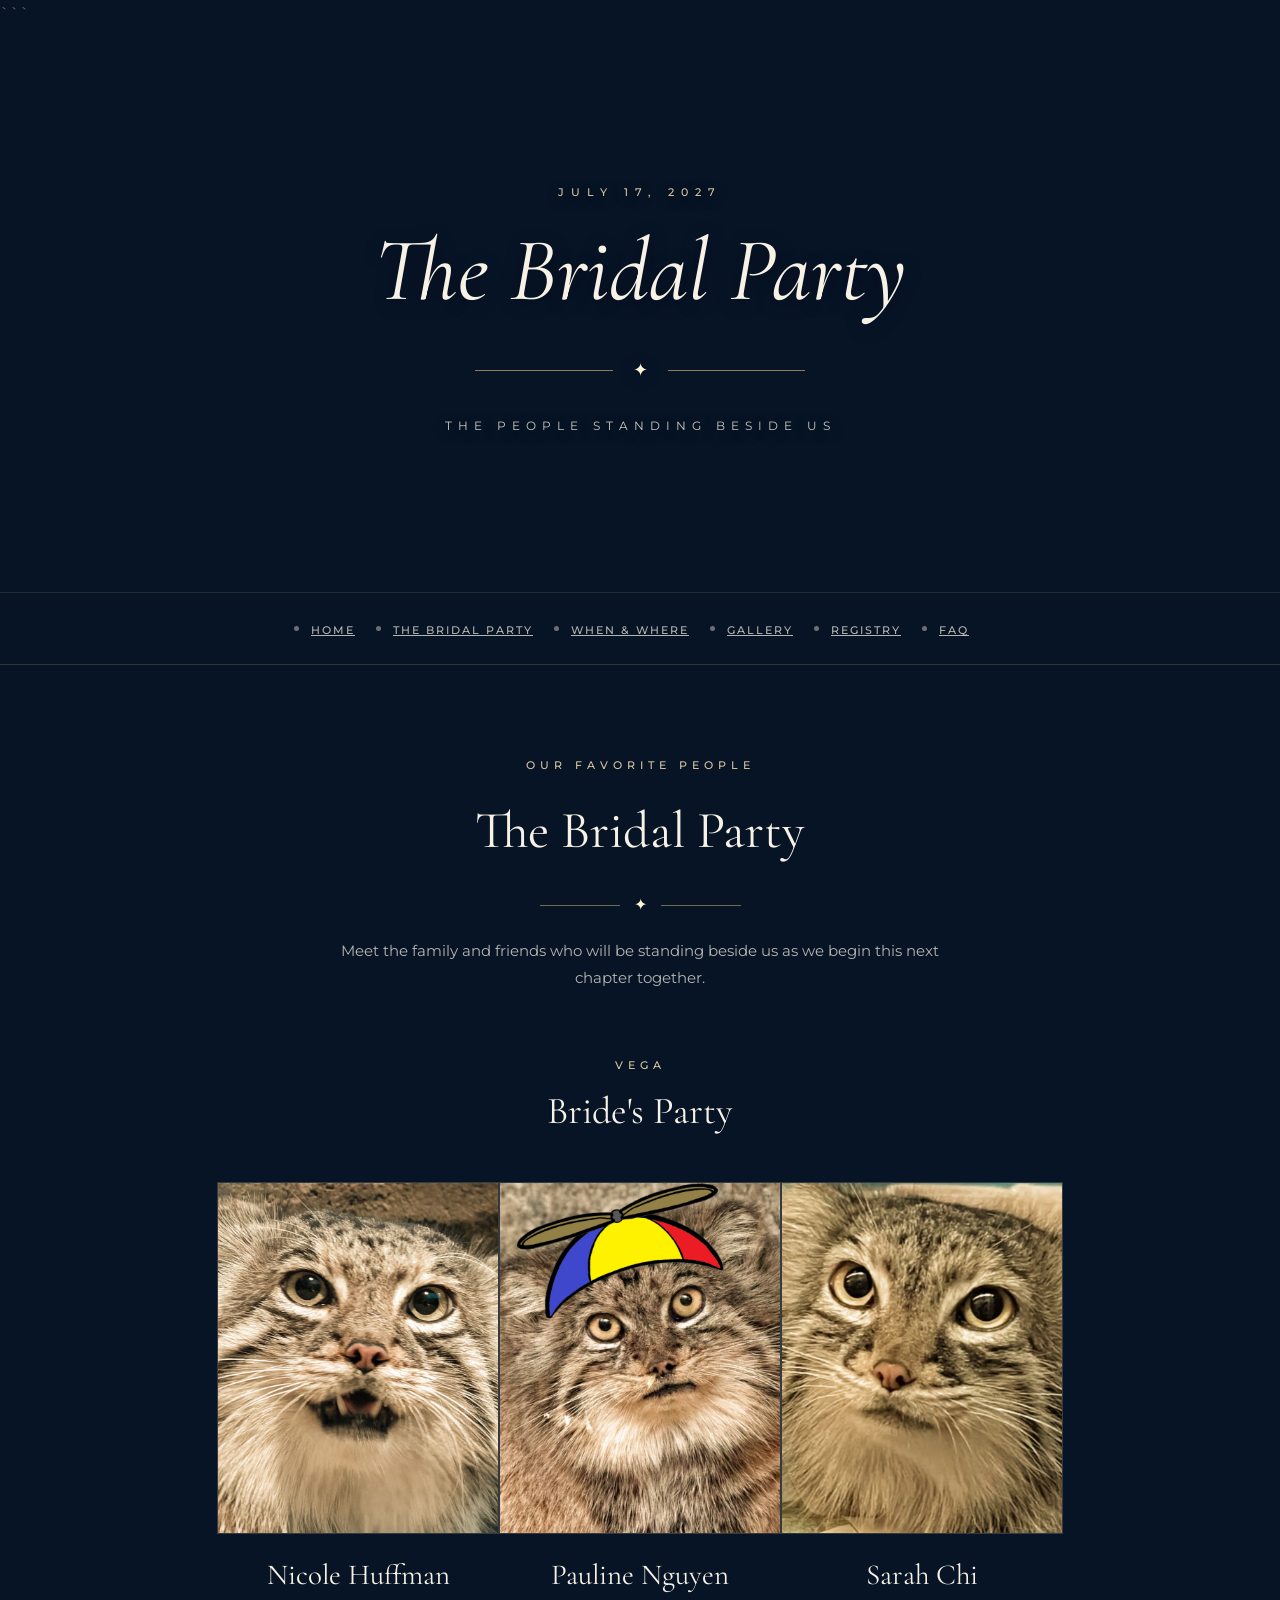
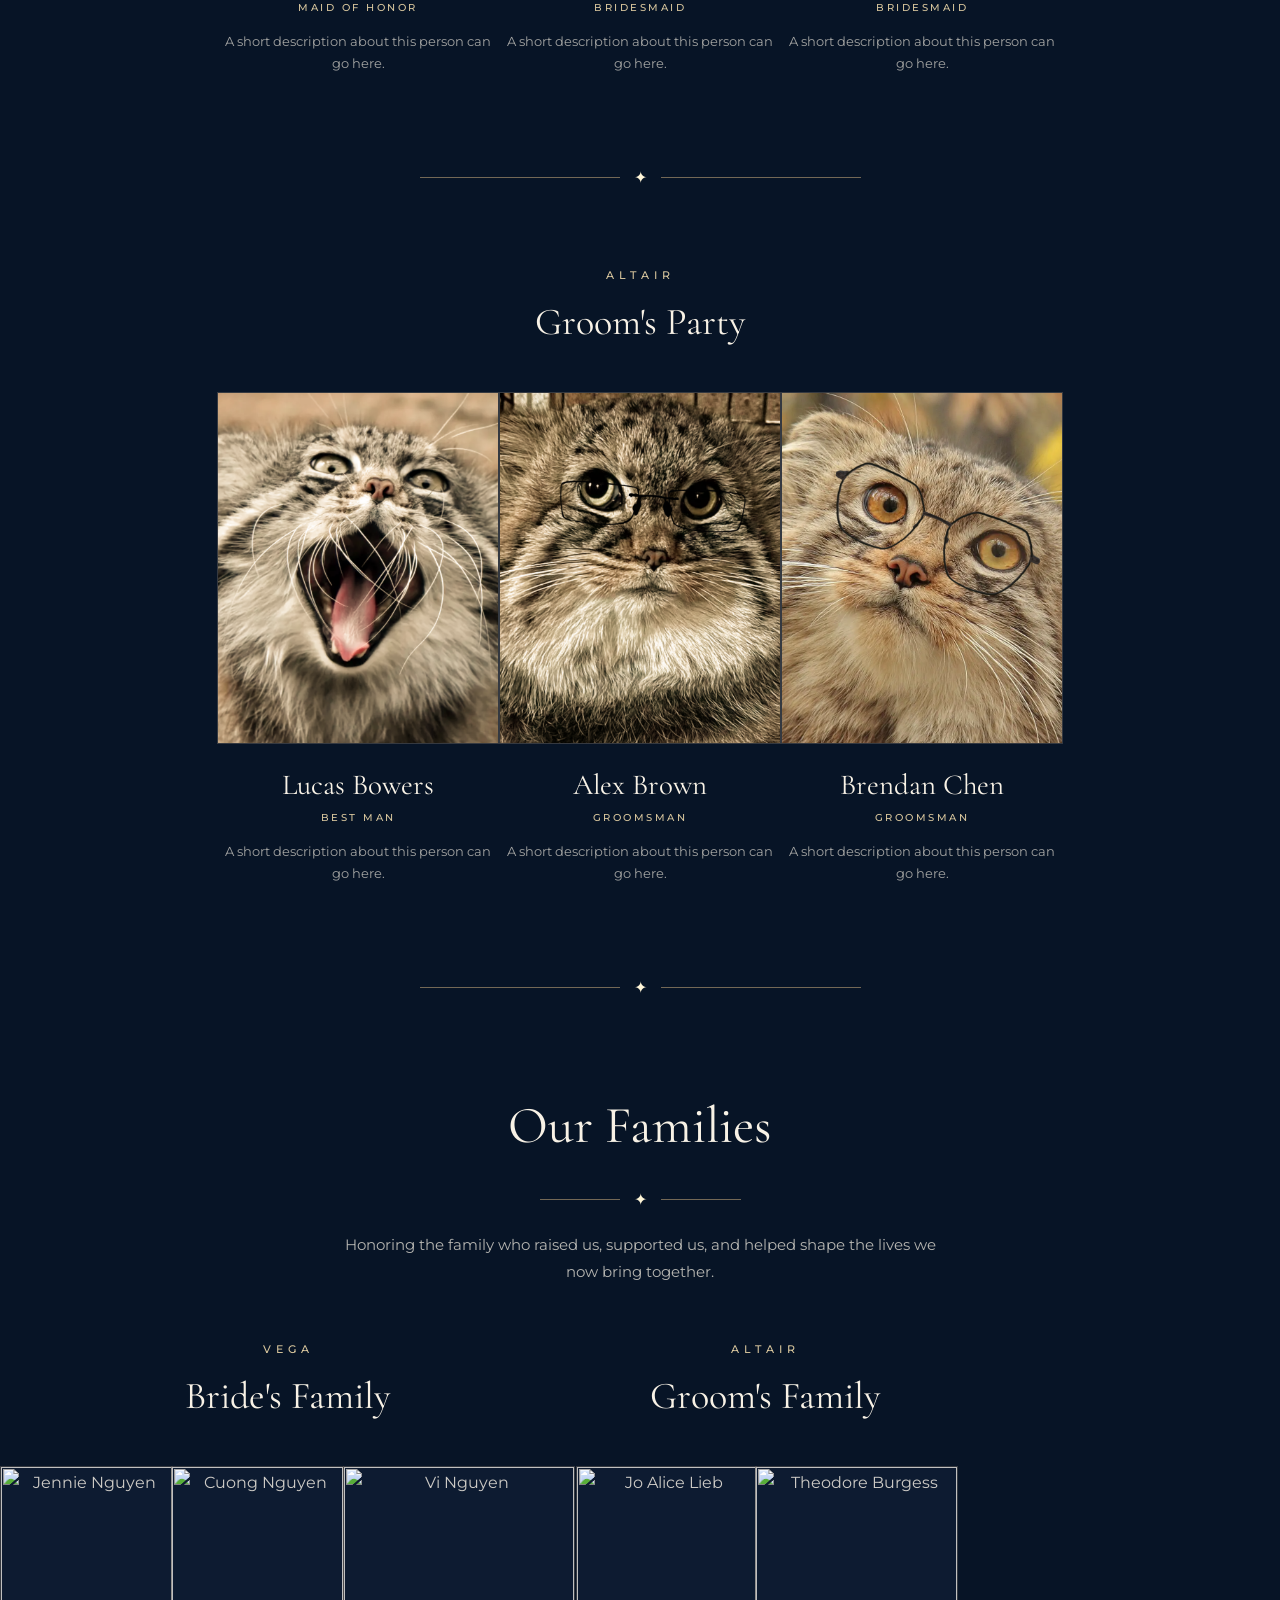
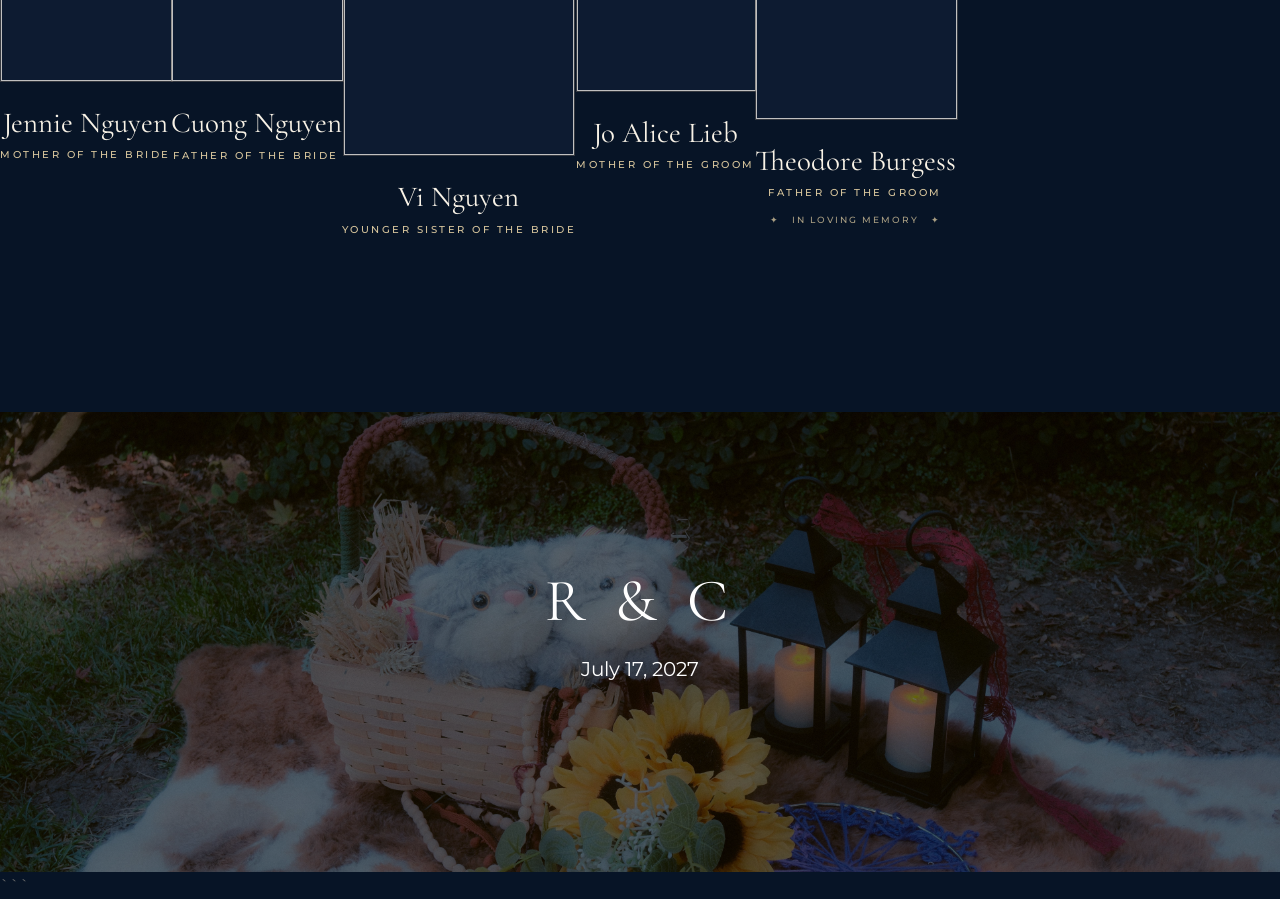
==== bridal-party/index.html @ 9359f19b "Update index.html" ====
```
<!DOCTYPE html>
<html class="no-js" lang="en">
<head>
    <meta charset="utf-8">
    <meta http-equiv="X-UA-Compatible" content="IE=edge">

    <title>Raymond &amp; Carolyn's Wedding | The Bridal Party</title>

    <meta name="viewport" content="width=device-width, initial-scale=1">
    <meta name="description" content="Meet the bridal party for Raymond and Carolyn's wedding.">

    <link rel="icon" type="image/png" href="/images/favicon.png?v=2">

    <link rel="preconnect" href="https://fonts.googleapis.com">
    <link rel="preconnect" href="https://fonts.gstatic.com" crossorigin>
    <link href="https://fonts.googleapis.com/css2?family=Cormorant+Garamond:ital,wght@0,400;0,600;0,700;1,400&family=Montserrat:wght@300;400;500;600&display=swap" rel="stylesheet">

    <link rel="stylesheet" href="/css/animate.css">
    <link rel="stylesheet" href="/css/icomoon.css">
    <link rel="stylesheet" href="/css/bootstrap.css">
    <link rel="stylesheet" href="/css/superfish.css">
    <link rel="stylesheet" href="/css/magnific-popup.css">
    <link rel="stylesheet" href="/css/style.css?v=7">

    <script src="/js/modernizr-2.6.2.min.js"></script>

    <!--[if lt IE 9]>
    <script src="/js/respond.min.js"></script>
    <![endif]-->
</head>

<body>

<div id="fh5co-wrapper">
<div id="fh5co-page">

    <!-- HERO -->
    <section class="subpage-hero bridal-party-hero">
        <div class="subpage-hero-overlay" aria-hidden="true"></div>

        <div class="subpage-hero-content">
            <p class="subpage-eyebrow">JULY 17, 2027</p>

            <h1>The Bridal Party</h1>

            <div class="subpage-divider" aria-hidden="true">
                <span></span>
                <b>✦</b>
                <span></span>
            </div>

            <p class="subpage-location">
                The people standing beside us
            </p>
        </div>
    </section>


    <!-- NAVIGATION -->
    <header id="fh5co-header-section" class="sticky-banner">
        <div class="container">
            <div class="nav-header">

                <a href="#" class="js-fh5co-nav-toggle fh5co-nav-toggle dark">
                    <i></i>
                </a>

                <nav id="fh5co-menu-wrap" aria-label="Main navigation">
                    <ul class="sf-menu" id="fh5co-primary-menu">

                        <li>
                            <a href="/">Home</a>
                        </li>

                        <li class="active">
                            <a href="/bridal-party/">The Bridal Party</a>
                        </li>

                        <li>
                            <a href="/when-where/">When &amp; Where</a>
                        </li>

                        <li>
                            <a href="/gallery/">Gallery</a>
                        </li>

                        <li>
                            <a href="/registry/">Registry</a>
                        </li>

                        <li>
                            <a href="/faq/">FAQ</a>
                        </li>

                    </ul>
                </nav>

            </div>
        </div>
    </header>


    <!-- BRIDAL PARTY -->
    <section id="bridal-party-page">
        <div class="container">

            <!-- INTRO -->
            <div class="bp-intro animate-box">

                <p class="bp-eyebrow">
                    OUR FAVORITE PEOPLE
                </p>

                <h2>The Bridal Party</h2>

                <div class="bp-heading-divider" aria-hidden="true">
                    <span></span>
                    <b>✦</b>
                    <span></span>
                </div>

                <p>
                    Meet the family and friends who will be standing beside
                    us as we begin this next chapter together.
                </p>

            </div>


            <!-- BRIDE'S PARTY -->
            <div class="bp-group">

                <div class="bp-group-heading animate-box">
                    <span>VEGA</span>
                    <h3>Bride's Party</h3>
                </div>

                <div class="row bp-grid">

                    <!-- NICOLE -->
                    <div class="col-md-4 col-sm-6">
                        <article class="bp-person animate-box">

                            <div class="bp-photo">
                                <img
                                    class="bp-photo-main"
src="/images/bridal-party/nicole.png"
                                    alt="Nicole Huffman"
                                >
                                <img class="bp-photo-hover"
                                     src="/images/bridal-party/nicole-hover.png"
                                     alt="" aria-hidden="true"
                                >
                            </div>

                            <h4>Nicole Huffman</h4>

                            <p class="bp-role">
                                MAID OF HONOR
                            </p>

                            <p class="bp-description">
                                A short description about this person can go here.
                            </p>

                        </article>
                    </div>


                    <!-- PAULINE -->
                    <div class="col-md-4 col-sm-6">
                        <article class="bp-person animate-box">

                            <div class="bp-photo">
                                <img
                                    class="bp-photo-main"
src="/images/bridal-party/pauline.png"
                                    alt="Pauline Nguyen"
                                >
                                <img class="bp-photo-hover"
                                     src="/images/bridal-party/pauline-hover.png"
                                     alt="" aria-hidden="true"
                                >
                            </div>

                            <h4>Pauline Nguyen</h4>

                            <p class="bp-role">
                                BRIDESMAID
                            </p>

                            <p class="bp-description">
                                A short description about this person can go here.
                            </p>

                        </article>
                    </div>


                    <!-- SARAH -->
                    <div class="col-md-4 col-sm-6">
                        <article class="bp-person animate-box">

                            <div class="bp-photo">
                                <img
                                    class="bp-photo-main"
src="/images/bridal-party/sarah.png"
                                    alt="Sarah Chi"
                                >
                                <img class="bp-photo-hover"
                                     src="/images/bridal-party/sarah-hover.png"
                                     alt="" aria-hidden="true"
                                >
                            </div>

                            <h4>Sarah Chi</h4>

                            <p class="bp-role">
                                BRIDESMAID
                            </p>

                            <p class="bp-description">
                                A short description about this person can go here.
                            </p>

                        </article>
                    </div>

                </div>
            </div>


            <div class="bp-section-divider" aria-hidden="true">
                <span></span>
                <b>✦</b>
                <span></span>
            </div>


            <!-- GROOM'S PARTY -->
            <div class="bp-group">

                <div class="bp-group-heading animate-box">
                    <span>ALTAIR</span>
                    <h3>Groom's Party</h3>
                </div>

                <div class="row bp-grid">

                    <!-- LUCAS -->
                    <div class="col-md-4 col-sm-6">
                        <article class="bp-person animate-box">

                            <div class="bp-photo">
                                <img
                                    class="bp-photo-main"
src="/images/bridal-party/lucas.png"
                                    alt="Lucas Bowers"
                                >
                                <img class="bp-photo-hover"
                                     src="/images/bridal-party/lucas-hover.png"
                                     alt="" aria-hidden="true"
                                >
                            </div>

                            <h4>Lucas Bowers</h4>

                            <p class="bp-role">
                                BEST MAN
                            </p>

                            <p class="bp-description">
                                A short description about this person can go here.
                            </p>

                        </article>
                    </div>


                    <!-- ALEX -->
                    <div class="col-md-4 col-sm-6">
                        <article class="bp-person animate-box">

                            <div class="bp-photo">
                                <img
                                    class="bp-photo-main"
src="/images/bridal-party/alex.png"
                                    alt="Alex Brown"
                                >
                                <img class="bp-photo-hover"
                                     src="/images/bridal-party/alex-hover.png"
                                     alt="" aria-hidden="true"
                                >
                            </div>

                            <h4>Alex Brown</h4>

                            <p class="bp-role">
                                GROOMSMAN
                            </p>

                            <p class="bp-description">
                                A short description about this person can go here.
                            </p>

                        </article>
                    </div>


                    <!-- BRENDAN -->
                    <div class="col-md-4 col-sm-6">
                        <article class="bp-person animate-box">

                            <div class="bp-photo">
                                <img
                                    class="bp-photo-main"
src="/images/bridal-party/brendan.png"
                                    alt="Brendan Chen"
                                >
                                <img class="bp-photo-hover"
                                     src="/images/bridal-party/brendan-hover.png"
                                     alt="" aria-hidden="true"
                                >
                            </div>

                            <h4>Brendan Chen</h4>

                            <p class="bp-role">
                                GROOMSMAN
                            </p>

                            <p class="bp-description">
                                A short description about this person can go here.
                            </p>

                        </article>
                    </div>

                </div>
            </div>


            <div class="bp-section-divider" aria-hidden="true">
                <span></span>
                <b>✦</b>
                <span></span>
            </div>


            <!-- FAMILIES -->
            <div class="bp-family-section">

                <div class="bp-intro animate-box">

                    <h2>Our Families</h2>

                    <div class="bp-heading-divider" aria-hidden="true">
                        <span></span>
                        <b>✦</b>
                        <span></span>
                    </div>

                    <p>
                        Honoring the family who raised us, supported us,
                        and helped shape the lives we now bring together.
                    </p>

                </div>


                <div class="row">

                    <!-- BRIDE'S FAMILY -->
                    <div class="col-md-6">

                        <div class="bp-group bp-family-group">

                            <div class="bp-group-heading animate-box">
                                <span>VEGA</span>
                                <h3>Bride's Family</h3>
                            </div>

                            <div class="row bp-grid">

                                <!-- MOTHER -->
                                <div class="col-sm-6">
                                    <article class="bp-person bp-family-person animate-box">

                                        <div class="bp-photo">
                                            <img
                                                src="/images/bridal-party-placeholder.jpg"
                                                alt="Jennie Nguyen"
                                            >
                                        </div>

                                        <h4>Jennie Nguyen</h4>

                                        <p class="bp-role">
                                            MOTHER OF THE BRIDE
                                        </p>

                                    </article>
                                </div>


                                <!-- FATHER -->
                                <div class="col-sm-6">
                                    <article class="bp-person bp-family-person animate-box">

                                        <div class="bp-photo">
                                            <img
                                                src="/images/bridal-party-placeholder.jpg"
                                                alt="Cuong Nguyen"
                                            >
                                        </div>

                                        <h4>Cuong Nguyen</h4>

                                        <p class="bp-role">
                                            FATHER OF THE BRIDE
                                        </p>

                                    </article>
                                </div>


                                <!-- SISTER -->
                                <div class="col-sm-6 col-sm-offset-3">
                                    <article class="bp-person bp-family-person animate-box">

                                        <div class="bp-photo">
                                            <img
                                                src="/images/bridal-party-placeholder.jpg"
                                                alt="Vi Nguyen"
                                            >
                                        </div>

                                        <h4>Vi Nguyen</h4>

                                        <p class="bp-role">
                                            YOUNGER SISTER OF THE BRIDE
                                        </p>

                                    </article>
                                </div>

                            </div>
                        </div>
                    </div>


                    <!-- GROOM'S FAMILY -->
                    <div class="col-md-6">

                        <div class="bp-group bp-family-group">

                            <div class="bp-group-heading animate-box">
                                <span>ALTAIR</span>
                                <h3>Groom's Family</h3>
                            </div>

                            <div class="row bp-grid">

                                <!-- MOTHER -->
                                <div class="col-sm-6">
                                    <article class="bp-person bp-family-person animate-box">

                                        <div class="bp-photo">
                                            <img
                                                src="/images/bridal-party-placeholder.jpg"
                                                alt="Jo Alice Lieb"
                                            >
                                        </div>

                                        <h4>Jo Alice Lieb</h4>

                                        <p class="bp-role">
                                            MOTHER OF THE GROOM
                                        </p>

                                    </article>
                                </div>


                                <!-- FATHER -->
                                <div class="col-sm-6">
                                    <article class="bp-person bp-family-person bp-memorial animate-box">

                                        <div class="bp-photo">
                                            <img
                                                src="/images/bridal-party-placeholder.jpg"
                                                alt="Theodore Burgess"
                                            >
                                        </div>

                                        <h4>Theodore Burgess</h4>

                                        <p class="bp-role">
                                            FATHER OF THE GROOM
                                        </p>

                                        <p class="bp-memorial-label">
                                            ✦ &nbsp; IN LOVING MEMORY &nbsp; ✦
                                        </p>

                                    </article>
                                </div>

                            </div>
                        </div>
                    </div>

                </div>
            </div>

        </div>
    </section>


    <!-- FOOTER -->
    <footer>
        <div id="footer">
            <div class="container">

                <div class="row">
                    <div class="col-md-12 text-center">

                        <h2>R &amp; C</h2>
                        <p>July 17, 2027</p>

                    </div>
                </div>

            </div>
        </div>
    </footer>

</div>
</div>


<!-- JAVASCRIPT -->
<script src="/js/jquery.min.js"></script>
<script src="/js/jquery.easing.1.3.js"></script>
<script src="/js/bootstrap.min.js"></script>
<script src="/js/jquery.waypoints.min.js"></script>
<script src="/js/jquery.stellar.min.js"></script>
<script src="/js/hoverIntent.js"></script>
<script src="/js/superfish.js"></script>
<script src="/js/jquery.magnific-popup.min.js"></script>
<script src="/js/magnific-popup-options.js"></script>
<script src="/js/sticky.js"></script>
<script src="/js/main.js"></script>

</body>
</html>
```
---- css/style.css ----
```
@font-face {
  font-family: 'icomoon';
  src: url("../fonts/icomoon/icomoon.eot?srf3rx");
  src: url("../fonts/icomoon/icomoon.eot?srf3rx#iefix") format("embedded-opentype"),
       url("../fonts/icomoon/icomoon.ttf?srf3rx") format("truetype"),
       url("../fonts/icomoon/icomoon.woff?srf3rx") format("woff"),
       url("../fonts/icomoon/icomoon.svg?srf3rx#icomoon") format("svg");
  font-weight: normal;
  font-style: normal;
}

:root {
  --navy: #071426;
  --midnight: #182845;
  --blue: #3E5A9A;
  --cornflower: #5F93E4;
  --ivory: #F5F2E9;
  --gold: #C2A679;
  --plum: #524566;
  --ink: #24324a;
}

html, body {
  margin: 0;
  padding: 0;
}

body {
  font-family: 'Montserrat', sans-serif;
  line-height: 1.7;
  font-size: 16px;
  background: #fff;
  color: #6f6f6f;
  overflow-x: hidden;
}

a {
  color: var(--blue);
  transition: .25s ease;
}

a:hover, a:focus {
  color: var(--midnight);
  text-decoration: none;
}

h1, h2, h3, h4, h5, h6 {
  font-family: 'Cormorant Garamond', serif;
  color: var(--ink);
}

p {
  font-family: 'Montserrat', sans-serif;
}

/* =========================================================
   HERO
   The CSS file lives in /css, so ../images/ is intentional.
   ========================================================= */

.wedding-hero {
  position: relative;
  width: 100%;
  height: 800px;
  overflow: hidden;
  background: var(--navy);
}

.wedding-hero-photo {
  position: absolute;
  inset: 0;
  background-image: url("../images/hat-kiss-zoom.png");
  background-size: 125%;
  background-position: center 40%;
  background-repeat: no-repeat;
  z-index: 0;
}

.wedding-hero-overlay {
  position: absolute;
  inset: 0;
  background: rgba(0, 0, 0, .22);
  z-index: 1;
}

.wedding-hero-content {
  position: absolute;
  z-index: 3;
  top: 51%;
  left: 50%;
  transform: translate(-50%, -50%);
  width: 92%;
  text-align: center;
  color: #fff;
  text-shadow: 0 3px 18px rgba(0,0,0,.55);
}

.wedding-hero-content h1 {
  margin: 0;
  color: #fff;
  font-size: clamp(54px, 7vw, 92px);
  font-weight: 400;
  font-style: italic;
  line-height: 1;
}

.wedding-hero-content h2 {
  margin: 20px 0 0;
  color: #fff;
  font-family: 'Montserrat', sans-serif;
  font-size: 18px;
  font-weight: 400;
  text-transform: uppercase;
  letter-spacing: 12px;
}

.wedding-hero-content p {
  margin: 25px 0 0;
  color: #fff;
  font-size: 13px;
  text-transform: uppercase;
  letter-spacing: 7px;
}

.wedding-hero-fade {
  position: absolute;
  z-index: 2;
  left: 0;
  right: 0;
  bottom: 0;
  height: 340px;
  pointer-events: none;
  background: linear-gradient(
    to bottom,
    rgba(7,20,38,0) 0%,
    rgba(7,20,38,.18) 20%,
    rgba(7,20,38,.65) 58%,
    var(--navy) 100%
  );
}

/* =========================================================
   VEGA + ALTAIR
   ========================================================= */

.celestial-divider {
  position: relative;
  margin-top: -1px;
  padding: 22px 30px 76px;
  overflow: hidden;
  text-align: center;
  color: #fff;
  background: transparent;
}

.celestial-stars {
  display: flex;
  align-items: center;
  justify-content: center;
  gap: 20px;
  max-width: 900px;
  margin: 0 auto;
}

.celestial-person {
  display: flex;
  align-items: center;
  gap: 18px;
  white-space: nowrap;
}

.star-name {
  font-family: 'Montserrat', sans-serif;
  color: rgba(255,255,255,.85);
  font-size: 11px;
  font-weight: 400;
  letter-spacing: 6px;
}

.celestial-star {
  display: inline-block;
  color: #fff6d8;
  line-height: 1;
  text-shadow:
    0 0 5px #fff,
    0 0 13px rgba(255,244,198,.95),
    0 0 28px rgba(255,244,198,.65);
}

.vega-star { font-size: 43px; }
.altair-star { font-size: 35px; }

.celestial-bridge {
  display: flex;
  flex: 1;
  align-items: center;
  max-width: 450px;
}

.bridge-line {
  flex: 1;
  height: 1px;
  background: linear-gradient(to right,
    rgba(255,255,255,.12),
    rgba(255,248,220,.75),
    rgba(255,255,255,.12));
}

.bridge-star {
  margin: 0 8px;
  color: #fff6d8;
  text-shadow: 0 0 8px #fff;
}

.celestial-date {
  margin: 30px 0 0;
  color: rgba(255,255,255,.7);
  font-size: 10px;
  text-transform: uppercase;
  letter-spacing: 6px;
}

/* =========================================================
   COUNTDOWN
   ========================================================= */

.starry-section {
  background: transparent;
  color: #fff;
}

#fh5co-countdown {
  padding: 55px 0;
}

#fh5co-countdown h1 {
  color: #fff;
  margin: 0 0 20px;
}

#fh5co-countdown .countdown {
  margin: 0;
  color: #fff;
  font-size: 46px;
}

#fh5co-countdown .countdown span {
  display: inline-block;
  margin: 0 22px;
}

#fh5co-countdown .countdown small {
  display: block;
  font-size: 13px;
  font-family: 'Montserrat', sans-serif;
}

/* =========================================================
   NAVIGATION / TEMPLATE JS HOOKS
   ========================================================= */

#fh5co-header-section {
  position: relative;
  z-index: 1022;
  width: 100%;
  background: rgba(255,255,255,.97);
  box-shadow: 0 1px 12px rgba(0,0,0,.06);
}

.stuck {
  position: fixed !important;
  top: 0 !important;
  left: 0;
  box-shadow: 0 2px 12px rgba(0,0,0,.08);
}

.nav-header {
  position: relative;
  float: left;
  width: 100%;
}

#fh5co-menu-wrap {
  position: relative;
  z-index: 2;
  display: block;
  float: right;
  margin-top: 10px;
}

.sf-menu {
  float: right;
  margin: 7px 0 0 !important;
}

.sf-menu a,
#fh5co-menu-wrap .sf-menu a {
  border: 0 !important;
  background: transparent !important;
  color: rgba(24,40,69,.72);
  font-family: 'Montserrat', sans-serif;
  font-size: 12px !important;
  font-weight: 500;
  letter-spacing: 1px;
  text-transform: uppercase;
}

.sf-menu a:hover,
.sf-menu a:focus,
.sf-menu li.active a {
  color: var(--blue) !important;
}

.sf-menu li,
.sf-menu li:hover,
.sf-menu li.sfHover {
  background: transparent;
}

/* Mobile menu icon */
.fh5co-nav-toggle {
  position: absolute;
  top: 0;
  right: 0;
  z-index: 9999;
  display: none;
  margin-top: 2em;
  cursor: pointer;
}

.fh5co-nav-toggle i,
.fh5co-nav-toggle i::before,
.fh5co-nav-toggle i::after {
  width: 30px;
  height: 2px;
  background: #111;
}

.fh5co-nav-toggle i {
  position: relative;
  display: inline-block;
}

.fh5co-nav-toggle i::before,
.fh5co-nav-toggle i::after {
  content: "";
  position: absolute;
  left: 0;
  transition: .2s;
}

.fh5co-nav-toggle i::before { top: -7px; }
.fh5co-nav-toggle i::after { bottom: -7px; }
.fh5co-nav-toggle.active i { background: transparent; }
.fh5co-nav-toggle.active i::before { top: 0; transform: rotate(45deg); }
.fh5co-nav-toggle.active i::after { bottom: 0; transform: rotate(-45deg); }

#offcanvas-menu {
  position: fixed;
  top: 0;
  bottom: 0;
  right: -240px;
  z-index: 99;
  display: none;
  width: 240px;
  padding: 20px;
  overflow-y: auto;
  background: #222;
}

#offcanvas-menu ul {
  padding: 0;
  margin: 0;
}

#offcanvas-menu li {
  margin: 0 0 10px;
  list-style: none;
}

#offcanvas-menu a {
  color: rgba(255,255,255,.65);
}

/* =========================================================
   STORY / COUPLE
   ========================================================= */

.fh5co-section-gray {
  background: var(--ivory);
}

#fh5co-couple {
  padding: 70px 0 90px;
}

.story-intro {
  max-width: 700px;
  margin: 0 auto 55px;
  text-align: center;
}

.story-intro h2 {
  margin: 0;
  color: var(--midnight);
  font-size: 58px;
  font-weight: 400;
  font-style: italic;
}

.story-heading-divider {
  display: flex;
  align-items: center;
  justify-content: center;
  gap: 14px;
  max-width: 250px;
  margin: 16px auto;
}

.story-heading-divider span {
  width: 80px;
  height: 1px;
  background: var(--gold);
}

.story-heading-divider b {
  color: var(--midnight);
  font-weight: 400;
}

.story-intro h3 {
  margin: 0;
  color: var(--midnight);
  font-family: 'Montserrat', sans-serif;
  font-size: 11px;
  font-weight: 500;
  text-transform: uppercase;
  letter-spacing: 6px;
}

.story-intro p {
  max-width: 600px;
  margin: 18px auto 0;
  color: #69645d;
}

.couple-cats {
  display: flex;
  align-items: center;
  justify-content: center;
  flex-wrap: wrap;
}

.cat-side { padding: 0; }
.cat-left { text-align: right; }
.cat-right { text-align: left; }

#fh5co-couple .cat-side img {
  display: inline-block;
  max-width: 90%;
  height: auto;
  margin-bottom: 20px;
  border-radius: 50%;
}

.cat-heart {
  display: flex;
  align-items: center;
  justify-content: center;
  padding: 0;
}

.cat-heart svg {
  width: 55px;
  height: 55px;
  fill: var(--plum);
}

.heading-section {
  padding-bottom: 1em;
  margin-bottom: 2.2em;
}

.heading-section h2 {
  color: var(--blue);
  font-size: 50px;
  font-weight: 400;
}

.heading-section p {
  font-size: 17px;
}

/* =========================================================
   WEDDING COLORS
   ========================================================= */

#fh5co-colors {
  padding: 75px 0;
  background: #fff;
}

.colors-title {
  padding: 20px 0;
  margin: 0 0 15px;
  color: var(--midnight);
  font-size: 52px;
  font-style: italic;
  font-weight: 400;
}

.palette {
  display: flex;
  gap: 24px;
  justify-content: center;
  flex-wrap: wrap;
  margin-bottom: 15px;
}

.color-item {
  display: flex;
  align-items: center;
  justify-content: center;
  transition: transform .3s ease;
}

.color-item:hover {
  transform: translateY(-5px);
}

.color-circle {
  width: 80px;
  height: 80px;
  border-radius: 50%;
  box-shadow: 0 6px 20px rgba(0,0,0,.15);
}

.c1 { background: #3E5A9A; }
.c2 { background: #C2A679; }
.c3 { background: #182845; }
.c4 { background: #F5F2E9; border: 1px solid #ded8ca; }
.c5 { background: #5F93E4; }
.c6 { background: #524566; }

/* =========================================================
   REGISTRY
   ========================================================= */

#fh5co-gift-registry {
  padding: 0;
}

.starry-bg {
  padding: 75px 0;
}

.registry-copy h2,
.registry-options h2 {
  color: #fff;
}

.registry-copy h2 {
  font-size: 50px;
}

.registry-copy p,
.registry-options p {
  color: #fff;
}

.qr-frame {
  margin: 0 50px;
  padding: 10px;
  background: #fff;
}

.qr-frame img {
  width: 100%;
}

.registry-cat {
  display: block;
  width: 150px;
  height: 150px;
  object-fit: contain;
  margin: 0 auto;
}

/* =========================================================
   FOOTER
   ========================================================= */

#footer {
  position: relative;
  min-height: 300px;
  padding: 80px 0;
  color: #fff;
  background-image: url("../images/footer.jpg");
  background-size: cover;
  background-position: center;
  background-repeat: no-repeat;
}

#footer::before {
  content: "";
  position: absolute;
  inset: 0;
  background: rgba(0,0,0,.58);
}

#footer > * {
  position: relative;
  z-index: 1;
}

#footer h2 {
  margin: 0 0 10px;
  color: #fff;
  font-size: 60px;
}

#footer p {
  color: #fff;
}

/* Existing template animation hook */
.js .animate-box {
  opacity: 0;
}

#fh5co-wrapper {
  position: relative;
  overflow-x: hidden;
}

/*
#fh5co-page {
  position: relative;
  transition: .5s;
}*/
#fh5co-page {
  position: relative;
  transition: .5s;

  /* Continuous gradual starry-blue background */
  background-color: #071426;
  background-image: url("../images/starry-bg.png");
  background-repeat: repeat-y;
  background-position: top center;
  background-size: 100% auto;
}

.fh5co-offcanvas #fh5co-page {
  transform: translateX(-240px);
}

/* =========================================================
   RESPONSIVE
   ========================================================= */

@media screen and (max-width: 768px) {
  .wedding-hero {
    height: 700px;
  }

  .wedding-hero-photo {
    background-size: cover;
    background-position: center center;
  }

  .wedding-hero-content {
    top: 49%;
  }

  .wedding-hero-content h1 {
    font-size: 46px;
  }

  .wedding-hero-content h2 {
    font-size: 14px;
    letter-spacing: 7px;
  }

  .wedding-hero-content p {
    font-size: 10px;
    letter-spacing: 4px;
  }

  .wedding-hero-fade {
    height: 300px;
  }

  .celestial-divider {
    padding: 10px 14px 55px;
  }

  .celestial-stars {
    gap: 8px;
  }

  .celestial-person {
    gap: 7px;
  }

  .star-name {
    font-size: 8px;
    letter-spacing: 2px;
  }

  .vega-star { font-size: 29px; }
  .altair-star { font-size: 25px; }

  .celestial-date {
    margin-top: 24px;
    font-size: 9px;
    letter-spacing: 4px;
  }

  #fh5co-menu-wrap {
    display: none;
  }

  .fh5co-nav-toggle {
    display: block;
  }

  #offcanvas-menu {
    display: block;
  }

  #fh5co-countdown .countdown {
    font-size: 30px;
  }

  #fh5co-countdown .countdown span {
    margin: 0 7px;
  }

  #fh5co-couple {
    padding: 55px 0 65px;
  }

  .story-intro h2,
  .colors-title {
    font-size: 43px;
  }

  .story-intro h3 {
    font-size: 9px;
    letter-spacing: 4px;
  }

  .heading-section h2,
  .registry-copy h2 {
    font-size: 40px;
  }

  .qr-frame {
    max-width: 260px;
    margin: 0 auto;
  }

  .registry-options > div {
    margin-bottom: 45px;
  }
}

@media screen and (max-width: 480px) {
  .wedding-hero {
    height: 620px;
  }

  .wedding-hero-content h1 {
    font-size: 39px;
  }

  .celestial-bridge {
    min-width: 45px;
  }

  .story-intro {
    padding: 0 12px;
  }

  .color-circle {
    width: 62px;
    height: 62px;
  }

  .palette {
    gap: 16px;
  }
}

/* =========================================================
   2026 CELESTIAL THEME — FINAL OVERRIDES
   Keep this section at the end of the file.
   ========================================================= */

html,
body,
#fh5co-wrapper,
#fh5co-page {
  background: #071426;
}

/* Homepage section backgrounds */
.celestial-divider {
  background-color: #071426;
  background-image: url("../images/starry-bg.png");
  background-size: cover;
  background-position: center top;
  background-repeat: no-repeat;
}

.starry-section {
  background-color: #071426;
  background-image: url("../images/countdown-bg.png");
  background-size: cover;
  background-position: center top;
  background-repeat: no-repeat;
  color: #fff;
}

.fh5co-section-gray,
#fh5co-couple {
  background: #071426;
}

#fh5co-couple {
  color: rgba(248,242,230,.82);
}

.story-intro h2,
.heading-section h2,
.colors-title {
  color: #f8f2e6;
}

.story-intro h3 {
  color: #d8c69d;
}

.story-intro p,
.heading-section p,
#fh5co-couple p,
#fh5co-colors p {
  color: rgba(248,242,230,.80);
}

#fh5co-couple strong {
  color: #fff6d8;
}

#fh5co-couple a,
#fh5co-colors a {
  color: #d8c69d;
}

#fh5co-couple a:hover,
#fh5co-colors a:hover {
  color: #fff6d8;
}

.story-heading-divider span {
  background: rgba(194,166,121,.78);
}

.story-heading-divider b {
  color: #fff6d8;
}

#fh5co-colors {
  background: #071426;
}

/* Homepage registry keeps its own later-stage sky */
#fh5co-gift-registry {
  padding: 0;
  background-color: #071426;
  background-image: url("../images/registry-bg.png");
  background-size: cover;
  background-position: center top;
  background-repeat: no-repeat;
}

#fh5co-gift-registry .starry-bg {
  padding: 75px 0;
  background: transparent;
}

.registry-copy h2,
.registry-options h2 {
  color: #f8f2e6;
}

.registry-copy p,
.registry-options p {
  color: rgba(248,242,230,.80);
}

/* Navigation */
#fh5co-header-section {
  position: relative;
  z-index: 1022;
  width: 100%;
  background: #071426;
  border-top: 1px solid rgba(194,166,121,.16);
  border-bottom: 1px solid rgba(194,166,121,.22);
  box-shadow: none;
}

.nav-header {
  position: relative;
  width: 100%;
  float: none;
  text-align: center;
}

#fh5co-menu-wrap {
  position: relative;
  z-index: 2;
  display: inline-block;
  float: none;
  margin: 0;
}

.sf-menu {
  float: none;
  display: inline-flex;
  align-items: center;
  justify-content: center;
  gap: 38px;
  margin: 0 !important;
  padding: 22px 0 !important;
}

.sf-menu li,
.sf-menu li:hover,
.sf-menu li.sfHover {
  float: none;
  background: transparent !important;
}

.sf-menu a,
#fh5co-menu-wrap .sf-menu a {
  padding: 0 !important;
  border: 0 !important;
  background: transparent !important;
  color: rgba(248,242,230,.72) !important;
  font-family: 'Montserrat', sans-serif;
  font-size: 11px !important;
  font-weight: 500;
  letter-spacing: 2px;
  text-transform: uppercase;
}

.sf-menu a:hover,
.sf-menu a:focus,
.sf-menu li.active a {
  color: #fff6d8 !important;
}

#fh5co-header-section.stuck,
.stuck {
  position: fixed !important;
  top: 0 !important;
  left: 0;
  right: 0;
  background: rgba(7,20,38,.88) !important;
  backdrop-filter: blur(12px);
  -webkit-backdrop-filter: blur(12px);
  border-bottom: 1px solid rgba(194,166,121,.18);
  box-shadow: 0 8px 30px rgba(0,0,0,.16);
}

/* Prevent the JS-generated mobile nav from appearing as a giant desktop list. */
#offcanvas-menu {
  display: none;
  background: #071426;
  border-left: 1px solid rgba(194,166,121,.2);
}

#offcanvas-menu ul {
  margin: 0;
  padding: 0;
}

#offcanvas-menu li {
  margin: 0;
  padding: 0;
  list-style: none;
}

#offcanvas-menu a {
  display: block;
  padding: 10px 0;
  color: rgba(248,242,230,.8);
}

/* =========================================================
   SHARED SECONDARY-PAGE HERO
   Change only the page-specific background URL later.
   ========================================================= */

.subpage-hero {
  position: relative;
  min-height: 565px;
  display: flex;
  align-items: center;
  justify-content: center;
  overflow: hidden;
  background-color: #071426;
  background-size: cover;
  background-position: center;
  background-repeat: no-repeat;
  text-align: center;
}

.subpage-hero-overlay {
  position: absolute;
  inset: 0;
  z-index: 1;
  background: linear-gradient(
    to bottom,
    rgba(7,20,38,.24),
    rgba(7,20,38,.52)
  );
}

.subpage-hero-content {
  position: relative;
  z-index: 2;
  width: 92%;
  max-width: 1000px;
  padding: 60px 20px;
  color: #fff;
  text-shadow: 0 3px 18px rgba(0,0,0,.40);
}

.subpage-eyebrow {
  margin: 0 0 24px;
  color: #d8c69d;
  font-family: 'Montserrat', sans-serif;
  font-size: 11px;
  font-weight: 500;
  letter-spacing: 7px;
  text-transform: uppercase;
}

.subpage-hero-content h1 {
  margin: 0;
  color: #f8f2e6;
  font-size: clamp(60px, 7vw, 96px);
  font-weight: 400;
  font-style: italic;
  line-height: 1;
}

.subpage-divider {
  display: flex;
  align-items: center;
  justify-content: center;
  gap: 20px;
  width: min(330px, 70vw);
  margin: 40px auto 30px;
}

.subpage-divider span {
  flex: 1;
  height: 1px;
  background: rgba(194,166,121,.72);
}

.subpage-divider b {
  color: #fff6d8;
  font-size: 18px;
  font-weight: 400;
}

.subpage-location {
  margin: 0;
  color: rgba(248,242,230,.82);
  font-family: 'Montserrat', sans-serif;
  font-size: 12px;
  font-weight: 400;
  letter-spacing: 6px;
  text-transform: uppercase;
}

/* Temporary hero images. Swap these URLs independently later. */
.when-where-hero {
  background-image: url("/images/into-the-garden.png");
}

.registry-hero {
  background-image: url("/images/ring-closeup.png");
}

.bridal-party-hero {
  background-image: url("/images/first-meeting.png");
}

.gallery-hero {
  background-image: url("/images/garden-run.png");
}

.faq-hero {
  background-image: url("/images/veil-of-vega.png");
}

/* =========================================================
   WHEN & WHERE
   ========================================================= */

#when-where-page {
  background: #071426;
  color: rgba(248,242,230,.78);
}

.ww-section {
  padding: 90px 0;
}

.ww-heading {
  max-width: 760px;
  margin: 0 auto 55px;
  text-align: center;
}

.ww-kicker {
  margin: 0 0 12px;
  color: #d8c69d;
  font-family: 'Montserrat', sans-serif;
  font-size: 10px;
  font-weight: 500;
  letter-spacing: 5px;
  text-transform: uppercase;
}

.ww-heading h2,
.ww-between-inner h2 {
  margin: 0;
  color: #f8f2e6;
  font-size: 52px;
  font-weight: 400;
  font-style: italic;
  line-height: 1.1;
}

.ww-heading > p:not(.ww-kicker),
.ww-between-inner > p:not(.ww-kicker) {
  max-width: 650px;
  margin: 0 auto;
  color: rgba(248,242,230,.72);
  font-size: 14px;
  line-height: 1.9;
}

.ww-heading-divider {
  display: flex;
  align-items: center;
  justify-content: center;
  gap: 14px;
  width: 250px;
  margin: 20px auto 24px;
}

.ww-heading-divider span {
  width: 80px;
  height: 1px;
  background: rgba(194,166,121,.68);
}

.ww-heading-divider b {
  color: #fff6d8;
  font-weight: 400;
}

.ww-event-row {
  display: flex;
  flex-wrap: wrap;
}

.ww-event-row > div {
  display: flex;
  margin-bottom: 30px;
}

.ww-event-card {
  width: 100%;
  overflow: hidden;
  border: 1px solid rgba(194,166,121,.22);
  background: rgba(17,34,58,.72);
  box-shadow: 0 20px 60px rgba(0,0,0,.16);
}

.ww-event-photo {
  height: 310px;
  background-size: cover;
  background-position: center;
  background-repeat: no-repeat;
}

.ww-event-content {
  padding: 38px 42px 42px;
  text-align: center;
}

.ww-event-label,
.ww-hotel-label,
.ww-airport-label {
  margin: 0 0 12px;
  color: #d8c69d;
  font-family: 'Montserrat', sans-serif;
  font-size: 9px;
  font-weight: 500;
  letter-spacing: 4px;
  text-transform: uppercase;
}

.ww-event-content h3 {
  margin: 0;
  color: #f8f2e6;
  font-size: 34px;
  font-weight: 500;
}

.ww-event-time {
  margin: 10px 0 0;
  color: #d8c69d;
  font-family: 'Montserrat', sans-serif;
  font-size: 12px;
  letter-spacing: 1px;
}

.ww-small-divider {
  width: 45px;
  height: 1px;
  margin: 23px auto;
  background: rgba(194,166,121,.55);
}

.ww-event-content p {
  color: rgba(248,242,230,.72);
}

.ww-address {
  margin: 24px 0 10px;
  color: #f8f2e6 !important;
  font-size: 13px;
  line-height: 1.7;
}

.ww-detail {
  margin: 0;
  color: rgba(248,242,230,.58) !important;
  font-size: 12px;
}

.ww-venue-link {
  margin: 20px 0 22px;
}

.ww-venue-link a {
  color: #d8c69d;
  font-family: 'Montserrat', sans-serif;
  font-size: 10px;
  font-weight: 500;
  letter-spacing: 2px;
  text-transform: uppercase;
  border-bottom: 1px solid rgba(216,198,157,.45);
  padding-bottom: 4px;
}

.ww-venue-link a:hover {
  color: #fff6d8;
  border-color: #fff6d8;
}

.ww-button {
  display: inline-block;
  margin-top: 28px;
  padding: 13px 25px;
  border: 1px solid rgba(194,166,121,.62);
  color: #f8f2e6 !important;
  background: transparent;
  font-family: 'Montserrat', sans-serif;
  font-size: 9px;
  font-weight: 500;
  letter-spacing: 2px;
  text-transform: uppercase;
}

.ww-button:hover,
.ww-button:focus {
  background: #d8c69d;
  border-color: #d8c69d;
  color: #071426 !important;
}

.ww-between {
  padding: 72px 0;
  border-top: 1px solid rgba(194,166,121,.12);
  border-bottom: 1px solid rgba(194,166,121,.12);
  background: rgba(24,40,69,.34);
}

.ww-between-inner {
  max-width: 760px;
  margin: 0 auto;
  text-align: center;
}

.ww-airport {
  display: flex;
  align-items: center;
  gap: 30px;
  max-width: 760px;
  margin: 0 auto 45px;
  padding: 28px 35px;
  border: 1px solid rgba(194,166,121,.20);
  background: rgba(24,40,69,.38);
}

.ww-airport-code {
  flex: 0 0 auto;
  color: #f8f2e6;
  font-family: 'Cormorant Garamond', serif;
  font-size: 52px;
  line-height: 1;
}

.ww-airport h3 {
  margin: 0 0 5px;
  color: #f8f2e6;
  font-size: 25px;
}

.ww-airport p:last-child {
  margin: 0;
  color: rgba(248,242,230,.62);
  font-size: 12px;
}

.ww-hotels {
  display: flex;
  flex-wrap: wrap;
}

.ww-hotels > div {
  display: flex;
  margin-bottom: 30px;
}

.ww-hotel-card {
  width: 100%;
  padding: 30px;
  border: 1px solid rgba(194,166,121,.17);
  background: rgba(13,29,51,.62);
  text-align: center;
}

.ww-hotel-card h3 {
  margin: 0 0 12px;
  color: #f8f2e6;
  font-size: 25px;
}

.ww-hotel-card p:last-child {
  margin: 0;
  color: rgba(248,242,230,.60);
  font-size: 12px;
}

.ww-map-card {
  max-width: 1000px;
  margin: 0 auto;
  overflow: hidden;
  border: 1px solid rgba(194,166,121,.20);
  background: rgba(24,40,69,.38);
}

.ww-map {
    width: 100%;
    aspect-ratio: 16 / 9;
    background-size: contain;
    background-position: center;
    background-repeat: no-repeat;
    min-height: 0;
}

.ww-route-summary {
  padding: 42px 55px 45px;
  border-top: 1px solid rgba(194,166,121,.15);
  text-align: center;
}

.ww-route-distance {
  margin-bottom: 28px;
  color: #d8c69d;
  font-family: 'Montserrat', sans-serif;
  font-size: 10px;
  font-weight: 500;
  letter-spacing: 4px;
  text-transform: uppercase;
}

.ww-route-journey {
  display: grid;
  grid-template-columns:
    minmax(220px,1fr)
    minmax(120px,240px)
    minmax(220px,1fr);
  align-items: center;
  max-width: 900px;
  margin: 0 auto;
}

.ww-route-point {
  text-align: center;
}

.ww-route-point span {
  display: block;
  margin-bottom: 10px;
  color: #d8c69d;
  font-family: 'Montserrat', sans-serif;
  font-size: 9px;
  font-weight: 500;
  letter-spacing: 3px;
  text-transform: uppercase;
}

.ww-route-point strong {
  display: block;
  color: #f8f2e6;
  font-family: 'Cormorant Garamond', serif;
  font-size: 25px;
  font-weight: 500;
  line-height: 1.2;
}

.ww-route-connector {
  display: flex;
  align-items: center;
  justify-content: center;
  gap: 10px;
  padding: 0 18px;
}

.ww-route-connector span {
  flex: 1;
  height: 1px;
  background: rgba(194,166,121,.50);
}

.ww-route-connector b {
  flex: 0 0 auto;
  color: #fff6d8;
  font-size: 15px;
  font-weight: 400;
}

.ww-map-action {
  margin-top: 36px;
  text-align: center;
}

.ww-map-action .ww-button {
  margin-top: 0;
  min-width: 290px;
}

/* =========================================================
   REGISTRY PAGE
   ========================================================= */

#registry-page {
  background: #071426;
  color: rgba(248,242,230,.78);
}

.registry-section {
  padding: 95px 0 100px;
  background:
    linear-gradient(to bottom, rgba(7,20,38,.78), #071426 76%),
    url("../images/registry-bg.png");
  background-size: cover;
  background-position: center top;
  background-repeat: no-repeat;
}

.registry-intro {
  max-width: 760px;
  margin: 0 auto 65px;
  text-align: center;
}

.registry-kicker {
  margin: 0 0 12px;
  color: #d8c69d;
  font-family: 'Montserrat', sans-serif;
  font-size: 10px;
  font-weight: 500;
  letter-spacing: 5px;
  text-transform: uppercase;
}

.registry-intro h2 {
  margin: 0;
  color: #f8f2e6;
  font-size: 52px;
  font-weight: 400;
  font-style: italic;
  line-height: 1.1;
}

.registry-title-divider {
  display: flex;
  align-items: center;
  justify-content: center;
  gap: 14px;
  width: 250px;
  margin: 22px auto;
}

.registry-title-divider span {
  width: 80px;
  height: 1px;
  background: rgba(194,166,121,.72);
}

.registry-title-divider b {
  color: #fff6d8;
  font-weight: 400;
}

.registry-intro > p:not(.registry-kicker) {
  max-width: 680px;
  margin: 0 auto 16px;
  color: rgba(248,242,230,.76);
  font-size: 15px;
  line-height: 1.9;
}

#registry-page .registry-options {
  display: flex;
  flex-wrap: wrap;
  margin-top: 15px;
}

#registry-page .registry-options > div {
  display: flex;
  margin-bottom: 30px;
}

.registry-card {
  position: relative;
  display: flex;
  flex-direction: column;
  width: 100%;
  min-height: 555px;
  padding: 34px 32px 38px;
  border: 1px solid rgba(194,166,121,.24);
  background: rgba(13,29,51,.76);
  box-shadow: 0 20px 60px rgba(0,0,0,.16);
  text-align: center;
  transition: transform .25s ease, border-color .25s ease, background .25s ease;
}

.registry-card:hover {
  transform: translateY(-4px);
  border-color: rgba(194,166,121,.52);
  background: rgba(18,37,63,.84);
}

.registry-card-number {
  margin: 0 0 14px;
  color: rgba(216,198,157,.52) !important;
  font-family: 'Montserrat', sans-serif;
  font-size: 9px;
  letter-spacing: 3px;
}

.registry-card h3 {
  margin: 0;
  color: #f8f2e6;
  font-size: 38px;
  font-weight: 500;
}

.registry-card-divider {
  width: 45px;
  height: 1px;
  margin: 18px auto 28px;
  background: rgba(194,166,121,.55);
}

.registry-qr {
  display: flex;
  align-items: center;
  justify-content: center;
  width: 230px;
  height: 230px;
  margin: 0 auto 25px;
  padding: 12px;
  background: #fff;
  box-shadow: 0 12px 35px rgba(0,0,0,.18);
}

.registry-qr img {
  display: block;
  width: 100%;
  height: 100%;
  object-fit: contain;
}

#registry-page .registry-cat {
  display: flex;
  align-items: center;
  justify-content: center;
  width: 270px;
  height: 230px;
  max-width: 100%;
  margin: 0 auto 25px;
}

#registry-page .registry-cat img {
  display: block;
  width: 245px;
  max-width: 100%;
  height: auto;
  object-fit: contain;
}

.registry-account {
  margin: 0 0 15px;
  color: #f8f2e6 !important;
  font-size: 12px;
  font-weight: 500;
  letter-spacing: 1px;
}

.registry-card-note {
  max-width: 270px;
  margin: auto auto 0;
  color: rgba(248,242,230,.65) !important;
  font-size: 13px;
  line-height: 1.7;
}

.registry-closing {
  max-width: 650px;
  margin: 50px auto 0;
  text-align: center;
}

.registry-closing-star {
  margin-bottom: 18px;
  color: #fff6d8;
  font-size: 14px;
}

.registry-closing p {
  margin: 0;
  color: rgba(248,242,230,.72);
  font-family: 'Cormorant Garamond', serif;
  font-size: 22px;
  font-style: italic;
}

/* =========================================================
   FOOTER
   ========================================================= */

#footer {
  position: relative;
  min-height: 300px;
  padding: 80px 0;
  color: #fff;
  background-image: url("../images/footer.jpg");
  background-size: cover;
  background-position: center;
  background-repeat: no-repeat;
}

#footer::before {
  content: "";
  position: absolute;
  inset: 0;
  background: rgba(0,0,0,.58);
}

#footer > * {
  position: relative;
  z-index: 1;
}

#footer .container {
  display: flex;
  min-height: 240px;
  flex-direction: column;
  align-items: center;
  justify-content: center;
  text-align: center;
  transform: translateY(15px);
}

#footer h2 {
  margin: 0;
  color: #fff;
  font-size: 60px;
  font-weight: 400;
  line-height: 1;
  letter-spacing: 8px;
}

#footer p {
  margin: 24px 0 0;
  color: #fff;
  font-size: 20px;
  line-height: 1.4;
}

/* =========================================================
   RESPONSIVE — NEW PAGE COMPONENTS
   ========================================================= */

@media screen and (max-width: 768px) {
  #fh5co-menu-wrap {
    display: none;
  }

  .fh5co-nav-toggle {
    display: block;
  }

  #offcanvas-menu {
    position: fixed;
    top: 0;
    bottom: 0;
    right: -240px;
    z-index: 9999;
    display: block;
    width: 240px;
    padding: 20px;
    overflow-y: auto;
  }

  .subpage-hero {
    min-height: 500px;
  }

  .subpage-hero-content h1 {
    font-size: 54px;
  }

  .subpage-eyebrow {
    font-size: 9px;
    letter-spacing: 5px;
  }

  .subpage-location {
    font-size: 10px;
    letter-spacing: 4px;
  }

  .subpage-divider {
    margin: 30px auto 24px;
  }

  .ww-section {
    padding: 65px 0;
  }

  .ww-heading {
    margin-bottom: 40px;
    padding: 0 10px;
  }

  .ww-heading h2,
  .ww-between-inner h2 {
    font-size: 40px;
  }

  .ww-event-row,
  .ww-hotels {
    display: block;
  }

  .ww-event-row > div,
  .ww-hotels > div {
    display: block;
  }

  .ww-event-card,
  .ww-hotel-card {
    max-width: 520px;
    margin-left: auto;
    margin-right: auto;
  }

  .ww-event-photo {
    height: 260px;
  }

  .ww-event-content {
    padding: 32px 25px 36px;
  }

  .ww-between {
    padding: 60px 20px;
  }

  .ww-airport {
    display: block;
    max-width: 520px;
    padding: 28px;
    text-align: center;
  }

  .ww-airport-code {
    display: block;
    margin-bottom: 18px;
  }

  .ww-map {
    min-height: 300px;
  }

  .ww-route-summary {
    padding: 32px 22px 36px;
  }

  .ww-route-distance {
    margin-bottom: 30px;
  }

  .ww-route-journey {
    display: block;
  }

  .ww-route-point {
    width: 100%;
  }

  .ww-route-connector {
    width: 150px;
    margin: 24px auto;
    transform: rotate(90deg);
  }

  .ww-route-connector b {
    transform: rotate(-90deg);
  }

  .ww-map-action {
    margin-top: 32px;
  }

  .ww-map-action .ww-button {
    min-width: 0;
    width: 100%;
    max-width: 320px;
  }

  .registry-section {
    padding: 65px 0 75px;
  }

  .registry-intro {
    margin-bottom: 45px;
    padding: 0 10px;
  }

  .registry-intro h2 {
    font-size: 40px;
  }

  #registry-page .registry-options {
    display: block;
  }

  #registry-page .registry-options > div {
    display: block;
    margin-bottom: 30px;
  }

  .registry-card {
    min-height: 0;
    max-width: 430px;
    margin: 0 auto;
    padding: 30px 25px 35px;
  }

  .registry-qr {
    width: 210px;
    height: 210px;
  }

  #registry-page .registry-cat {
    width: 250px;
    height: 210px;
  }

  #registry-page .registry-cat img {
    width: 230px;
  }

  #footer .container {
    transform: none;
  }
}

@media screen and (max-width: 480px) {
  .subpage-hero {
    min-height: 440px;
  }

  .subpage-hero-content h1 {
    font-size: 46px;
  }

  .subpage-location {
    letter-spacing: 3px;
  }

  .ww-event-content h3 {
    font-size: 30px;
  }

  .ww-map {
    min-height: 230px;
  }

  .registry-qr {
    width: 195px;
    height: 195px;
  }

  #registry-page .registry-cat {
    width: 235px;
    height: 200px;
  }

  #registry-page .registry-cat img {
    width: 220px;
  }

  #footer h2 {
    font-size: 48px;
  }
}


/* =========================================================
   BRIDAL PARTY / FAMILY PAGE
   ========================================================= */

#bridal-party-page {
    padding: 80px 0 95px;
    background: #071426;
    color: rgba(248, 242, 230, 0.82);
}

.bp-intro {
    max-width: 720px;
    margin: 0 auto 65px;
    text-align: center;
}

.bp-eyebrow,
.bp-group-heading > span {
    display: block;
    margin-bottom: 12px;
    color: #d8c69d;
    font-family: 'Montserrat', sans-serif;
    font-size: 11px;
    font-weight: 500;
    letter-spacing: 5px;
    text-transform: uppercase;
}

.bp-intro h2 {
    margin: 0;
    color: #f8f2e6;
    font-family: 'Cormorant Garamond', Georgia, serif;
    font-size: 52px;
    font-weight: 400;
}

.bp-intro > p:last-child {
    max-width: 610px;
    margin: 18px auto 0;
    color: rgba(248, 242, 230, 0.72);
    font-family: 'Montserrat', sans-serif;
    font-size: 15px;
    line-height: 1.8;
}

.bp-heading-divider,
.bp-section-divider {
    display: flex;
    align-items: center;
    justify-content: center;
    gap: 14px;
}

.bp-heading-divider {
    max-width: 250px;
    margin: 16px auto;
}

.bp-heading-divider span,
.bp-section-divider span {
    display: block;
    height: 1px;
    background: rgba(194, 166, 121, 0.58);
}

.bp-heading-divider span {
    width: 80px;
}

.bp-heading-divider b,
.bp-section-divider b {
    color: #fff6d8;
    font-weight: 400;
}

.bp-group {
    margin-bottom: 35px;
}

.bp-group-heading {
    margin-bottom: 38px;
    text-align: center;
}

.bp-group-heading > span {
    margin-bottom: 5px;
}

.bp-group-heading h3 {
    margin: 0;
    color: #f8f2e6;
    font-family: 'Cormorant Garamond', Georgia, serif;
    font-size: 38px;
    font-weight: 400;
}

.bp-grid {
    display: flex;
    flex-wrap: wrap;
    justify-content: center;
}

.bp-person {
    max-width: 320px;
    margin: 0 auto 55px;
    text-align: center;
}

/*
 * Portrait files may be 800x1000 (4:5), but they should NOT display
 * at that size.  The frame is intentionally capped at 280px wide.
 */
.bp-photo {
    width: 100%;
    max-width: 280px;
    aspect-ratio: 4 / 5;
    margin: 0 auto 24px;
    overflow: hidden;
    background: rgba(24, 40, 69, 0.35);
    border: 1px solid rgba(194, 166, 121, 0.22);
}

/*
 * Use contain so unusual test images or tightly-cropped originals
 * are not magnified into extreme close-ups.  A true 4:5 portrait
 * will naturally fill the frame.
 */
.bp-photo img {
    display: block;
    width: 100%;
    height: 100%;
    object-fit: contain;
    object-position: center;
}

.bp-person h4 {
    margin: 0 0 7px;
    color: #f8f2e6;
    font-family: 'Cormorant Garamond', Georgia, serif;
    font-size: 29px;
    font-weight: 400;
    line-height: 1.2;
}

.bp-role {
    margin: 0;
    color: #d8c69d !important;
    font-family: 'Montserrat', sans-serif;
    font-size: 10px;
    font-weight: 500;
    letter-spacing: 2.5px;
    line-height: 1.5;
    text-transform: uppercase;
}

.bp-description {
    max-width: 280px;
    margin: 15px auto 0;
    color: rgba(248, 242, 230, 0.64) !important;
    font-family: 'Montserrat', sans-serif;
    font-size: 13px;
    line-height: 1.7;
}

.bp-section-divider {
    max-width: 520px;
    margin: 30px auto 75px;
}

.bp-section-divider span {
    width: 200px;
}

.bp-family-section {
    padding-top: 5px;
}

.bp-family-section > .bp-intro {
    margin-bottom: 55px;
}

.bp-family-group {
    margin-bottom: 25px;
}

.bp-family-person {
    max-width: 260px;
}

.bp-family-person .bp-photo {
    max-width: 230px;
}

.bp-memorial-label {
    margin: 12px 0 0;
    color: rgba(216, 198, 157, 0.78) !important;
    font-family: 'Montserrat', sans-serif;
    font-size: 9px;
    font-weight: 500;
    letter-spacing: 2px;
    text-transform: uppercase;
}

/* Keep the two family columns visually balanced on desktop. */
@media screen and (min-width: 992px) {
    .bp-family-section > .row {
        display: flex;
        align-items: flex-start;
    }

    .bp-family-section > .row > .col-md-6 {
        float: none;
    }
}

@media screen and (max-width: 991px) {
    .bp-family-section > .row > .col-md-6 + .col-md-6 {
        margin-top: 45px;
    }
}

@media screen and (max-width: 768px) {
    #bridal-party-page {
        padding: 60px 0 70px;
    }

    .bp-intro {
        margin-bottom: 50px;
        padding: 0 15px;
    }

    .bp-intro h2 {
        font-size: 42px;
    }

    .bp-group-heading h3 {
        font-size: 34px;
    }

    .bp-person {
        max-width: 300px;
        margin-bottom: 48px;
    }

    .bp-photo,
    .bp-family-person .bp-photo {
        max-width: 250px;
    }

    .bp-person h4 {
        font-size: 27px;
    }

    .bp-section-divider {
        max-width: 300px;
        margin: 20px auto 60px;
    }

    .bp-section-divider span {
        width: 110px;
    }
}

@media screen and (max-width: 480px) {
    .bp-photo,
    .bp-family-person .bp-photo {
        max-width: 225px;
    }

    .bp-intro h2 {
        font-size: 38px;
    }
}

/* =========================================================
   FAQ PAGE
   ========================================================= */

#faq-page,
.faq-section {
    padding: 90px 0 105px;
    background: #071426;
    color: rgba(248,242,230,.78);
}

.faq-intro {
    max-width: 760px;
    margin: 0 auto 65px;
    padding: 0 20px;
    text-align: center;
}

.faq-eyebrow,
.faq-kicker,
.faq-group-heading > span {
    display: block;
    margin: 0 0 12px;
    color: #d8c69d;
    font-family: 'Montserrat', sans-serif;
    font-size: 10px;
    font-weight: 500;
    letter-spacing: 5px;
    text-transform: uppercase;
}

.faq-intro h2,
.faq-group-heading h2,
.faq-group-heading h3 {
    margin: 0;
    color: #f8f2e6;
    font-family: 'Cormorant Garamond', Georgia, serif;
    font-weight: 400;
}

.faq-intro h2 {
    font-size: 54px;
    font-style: italic;
    line-height: 1.08;
}

.faq-intro > p:not(.faq-eyebrow):not(.faq-kicker) {
    max-width: 650px;
    margin: 20px auto 0;
    color: rgba(248,242,230,.70);
    font-size: 14px;
    line-height: 1.9;
}

.faq-heading-divider,
.faq-title-divider {
    display: flex;
    align-items: center;
    justify-content: center;
    gap: 14px;
    width: 250px;
    margin: 20px auto 24px;
}

.faq-heading-divider span,
.faq-title-divider span {
    width: 80px;
    height: 1px;
    background: rgba(194,166,121,.68);
}

.faq-heading-divider b,
.faq-title-divider b {
    color: #fff6d8;
    font-weight: 400;
}

.faq-group {
    max-width: 900px;
    margin: 0 auto 70px;
}

.faq-group:last-child { margin-bottom: 0; }

.faq-group-heading {
    margin-bottom: 28px;
    text-align: center;
}

.faq-group-heading h2,
.faq-group-heading h3 {
    font-size: 36px;
    line-height: 1.15;
}

.faq-list,
.faq-accordion {
    max-width: 900px;
    margin: 0 auto;
}

.faq-item {
    border-top: 1px solid rgba(194,166,121,.22);
    background: rgba(13,29,51,.34);
    transition: background .25s ease, border-color .25s ease;
}

.faq-item:last-child {
    border-bottom: 1px solid rgba(194,166,121,.22);
}

.faq-item:hover,
.faq-item.active,
.faq-item.open {
    background: rgba(24,40,69,.52);
    border-color: rgba(194,166,121,.42);
}

.faq-question,
.faq-question-button,
.faq-toggle {
    display: flex;
    align-items: center;
    justify-content: space-between;
    gap: 25px;
    width: 100%;
    margin: 0;
    padding: 27px 30px;
    border: 0;
    outline: 0;
    background: transparent;
    color: #f8f2e6;
    font-family: 'Cormorant Garamond', Georgia, serif;
    font-size: 24px;
    font-weight: 500;
    line-height: 1.3;
    text-align: left;
    cursor: pointer;
}

.faq-question:hover,
.faq-question:focus,
.faq-question-button:hover,
.faq-question-button:focus,
.faq-toggle:hover,
.faq-toggle:focus {
    color: #fff6d8;
    background: transparent;
}

.faq-question::after,
.faq-question-button::after,
.faq-toggle::after {
    content: "+";
    flex: 0 0 auto;
    color: #d8c69d;
    font-family: 'Montserrat', sans-serif;
    font-size: 22px;
    font-weight: 300;
}

.faq-item.active .faq-question::after,
.faq-item.open .faq-question::after,
.faq-item.active .faq-question-button::after,
.faq-item.open .faq-question-button::after,
.faq-item.active .faq-toggle::after,
.faq-item.open .faq-toggle::after {
    content: "×";
}

.faq-answer,
.faq-content {
    padding: 0 30px 28px;
    color: rgba(248,242,230,.68);
}

.faq-answer p,
.faq-content p {
    margin: 0 0 12px;
    color: rgba(248,242,230,.68);
    font-size: 14px;
    line-height: 1.85;
}

.faq-answer p:last-child,
.faq-content p:last-child { margin-bottom: 0; }

.faq-answer a,
.faq-content a {
    color: #d8c69d;
    border-bottom: 1px solid rgba(216,198,157,.42);
}

.faq-answer a:hover,
.faq-content a:hover {
    color: #fff6d8;
    border-color: #fff6d8;
}

.faq-note,
.faq-closing {
    max-width: 680px;
    margin: 70px auto 0;
    padding: 0 20px;
    text-align: center;
}

.faq-note p,
.faq-closing p {
    margin: 0;
    color: rgba(248,242,230,.70);
    font-family: 'Cormorant Garamond', Georgia, serif;
    font-size: 22px;
    font-style: italic;
    line-height: 1.55;
}

/* Also supports a FAQ built with native <details>/<summary>. */
#faq-page details,
.faq-section details {
    max-width: 900px;
    margin: 0 auto;
    border-top: 1px solid rgba(194,166,121,.22);
    background: rgba(13,29,51,.34);
}

#faq-page details:last-of-type,
.faq-section details:last-of-type {
    border-bottom: 1px solid rgba(194,166,121,.22);
}

#faq-page summary,
.faq-section summary {
    position: relative;
    padding: 27px 65px 27px 30px;
    color: #f8f2e6;
    font-family: 'Cormorant Garamond', Georgia, serif;
    font-size: 24px;
    font-weight: 500;
    line-height: 1.3;
    cursor: pointer;
    list-style: none;
}

#faq-page summary::-webkit-details-marker,
.faq-section summary::-webkit-details-marker { display: none; }

#faq-page summary::after,
.faq-section summary::after {
    content: "+";
    position: absolute;
    top: 50%;
    right: 30px;
    color: #d8c69d;
    font-family: 'Montserrat', sans-serif;
    font-size: 22px;
    transform: translateY(-50%);
}

#faq-page details[open] summary::after,
.faq-section details[open] summary::after { content: "×"; }

#faq-page details[open],
.faq-section details[open] {
    background: rgba(24,40,69,.52);
}

#faq-page details > *:not(summary),
.faq-section details > *:not(summary) {
    margin-left: 30px;
    margin-right: 30px;
    color: rgba(248,242,230,.68);
}

#faq-page details > *:last-child,
.faq-section details > *:last-child {
    margin-bottom: 28px;
}

@media screen and (max-width: 768px) {
    #faq-page,
    .faq-section { padding: 65px 0 75px; }

    .faq-intro {
        margin-bottom: 48px;
    }

    .faq-intro h2 { font-size: 42px; }

    .faq-group { margin-bottom: 55px; }

    .faq-group-heading h2,
    .faq-group-heading h3 { font-size: 32px; }

    .faq-question,
    .faq-question-button,
    .faq-toggle,
    #faq-page summary,
    .faq-section summary {
        padding: 23px 55px 23px 22px;
        font-size: 21px;
    }

    .faq-question,
    .faq-question-button,
    .faq-toggle {
        padding-right: 22px;
    }

    #faq-page summary::after,
    .faq-section summary::after { right: 22px; }

    .faq-answer,
    .faq-content { padding: 0 22px 24px; }

    #faq-page details > *:not(summary),
    .faq-section details > *:not(summary) {
        margin-left: 22px;
        margin-right: 22px;
    }
}

@media screen and (max-width: 480px) {
    .faq-intro h2 { font-size: 38px; }

    .faq-question,
    .faq-question-button,
    .faq-toggle,
    #faq-page summary,
    .faq-section summary {
        font-size: 20px;
    }

    .faq-note p,
    .faq-closing p { font-size: 20px; }
}
```

/* Tighten spacing between accommodations and directions */
.ww-travel {
  padding-bottom: 45px;
}

.ww-directions {
  padding-top: 45px;
}

/* =========================================================
   WHEN & WHERE — CENTERED AIRPORT CARD
   ========================================================= */

.ww-airport {
  display: block;
  max-width: 1000px;
  margin: 0 auto 55px;
  padding: 42px 35px 44px;
  text-align: center;
}

.ww-airport-inner {
  max-width: 720px;
  margin: 0 auto;
}

.ww-airport-symbol {
  display: block;
  margin-bottom: 8px;
  color: #d8c69d;
  font-size: 14px;
  line-height: 1;
}

.ww-airport-code {
  display: block;
  margin: 0 0 8px;
  color: #f8f2e6;
  font-size: 54px;
  line-height: .95;
}

.ww-airport h3 {
  margin: 0 0 10px;
  color: #f8f2e6;
  font-size: 29px;
  line-height: 1.2;
}

.ww-airport p:last-child {
  max-width: 620px;
  margin: 0 auto;
  color: rgba(248,242,230,.62);
  font-size: 12px;
  line-height: 1.8;
}

@media screen and (max-width: 768px) {
  .ww-airport {
    padding: 34px 22px 36px;
  }

  .ww-airport-code {
    font-size: 46px;
  }

  .ww-airport h3 {
    font-size: 25px;
  }
}

/* =========================================================
   BRIDAL PARTY — HOVER PORTRAIT CROSSFADE
   Hover images: /images/bridal-party/[name]-hover.png
   ========================================================= */

.bp-photo {
  position: relative;
  overflow: hidden;
}

.bp-photo .bp-photo-main,
.bp-photo .bp-photo-hover {
  display: block;
  width: 100%;
  height: 100%;
  object-fit: contain;
  object-position: center;
  transition: opacity .42s ease, transform .55s ease;
}

.bp-photo .bp-photo-hover {
  position: absolute;
  inset: 0;
  opacity: 0;
}

.bp-photo:hover .bp-photo-main {
  opacity: 0;
  transform: scale(1.015);
}

.bp-photo:hover .bp-photo-hover {
  opacity: 1;
  transform: scale(1.015);
}

/* Keyboard/touch-friendly fallback: tapping/focusing the portrait also reveals it. */
.bp-photo:focus-within .bp-photo-main {
  opacity: 0;
}

.bp-photo:focus-within .bp-photo-hover {
  opacity: 1;
}
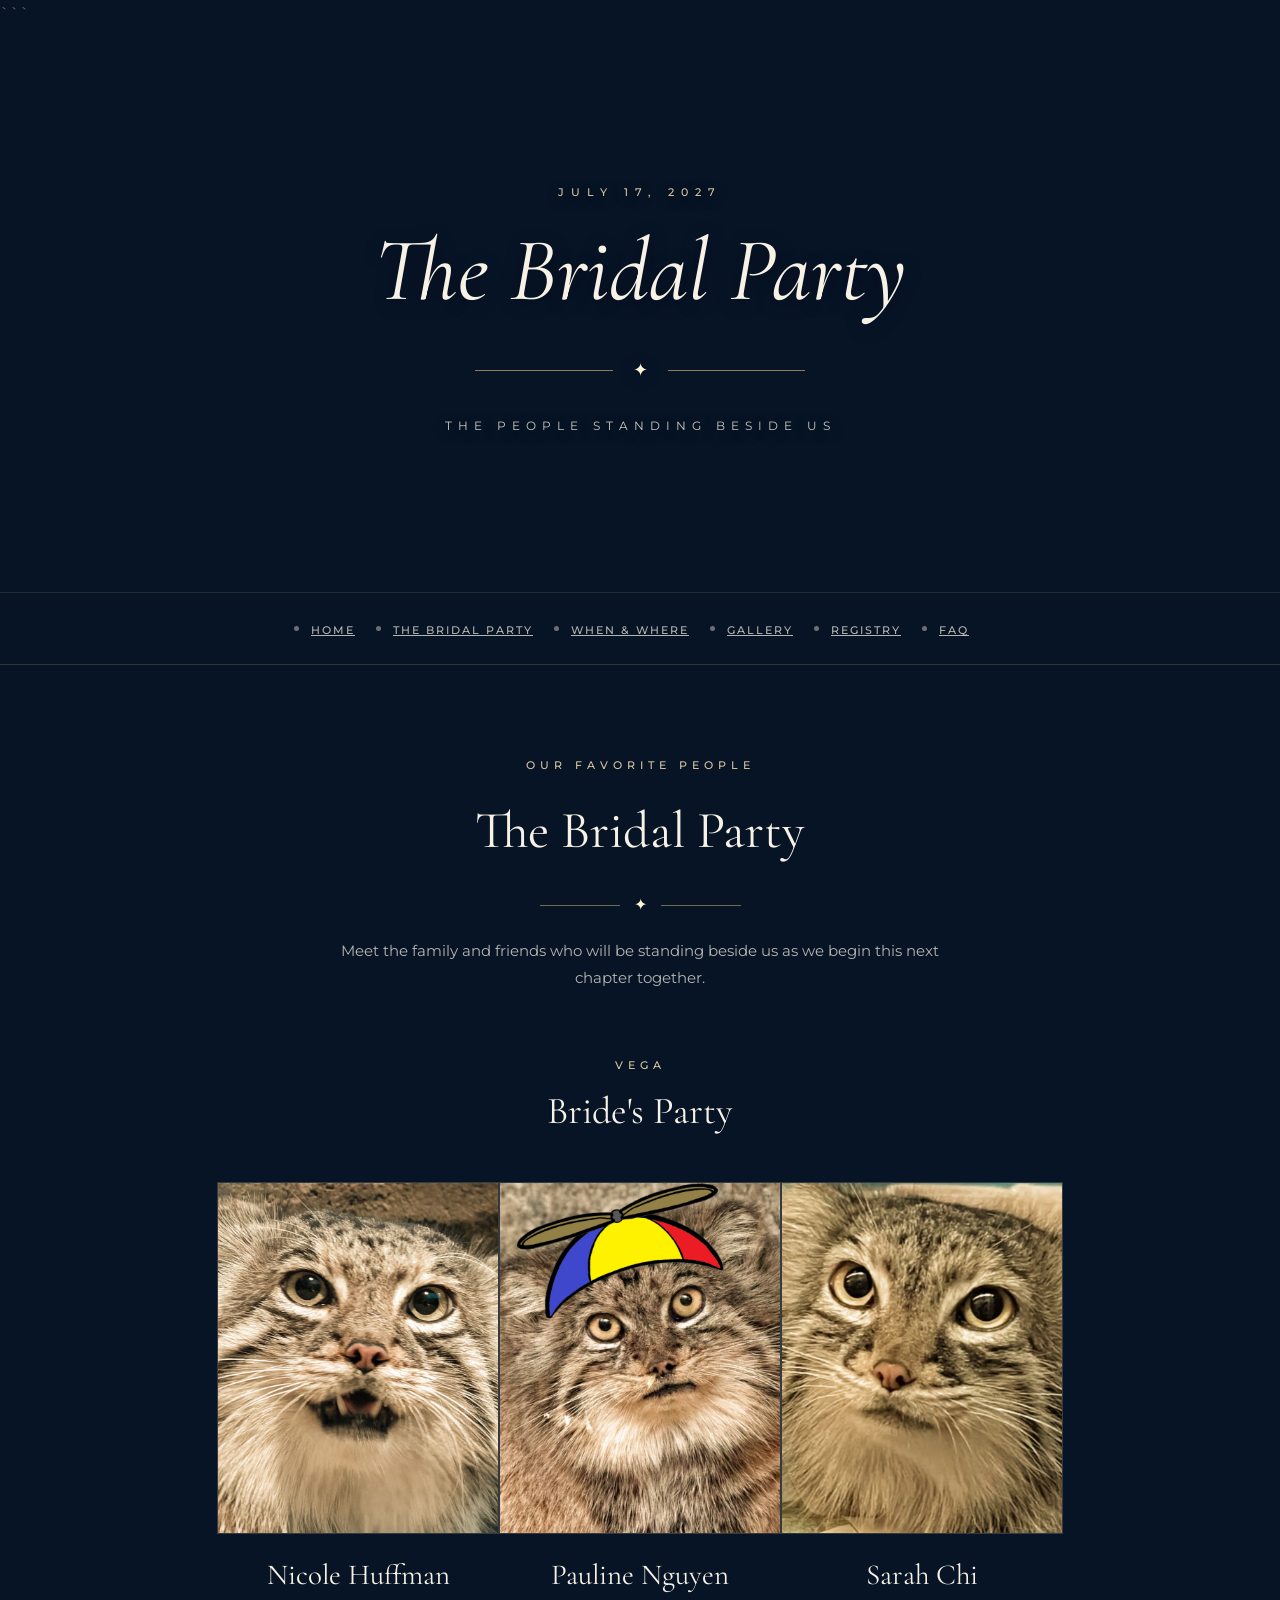
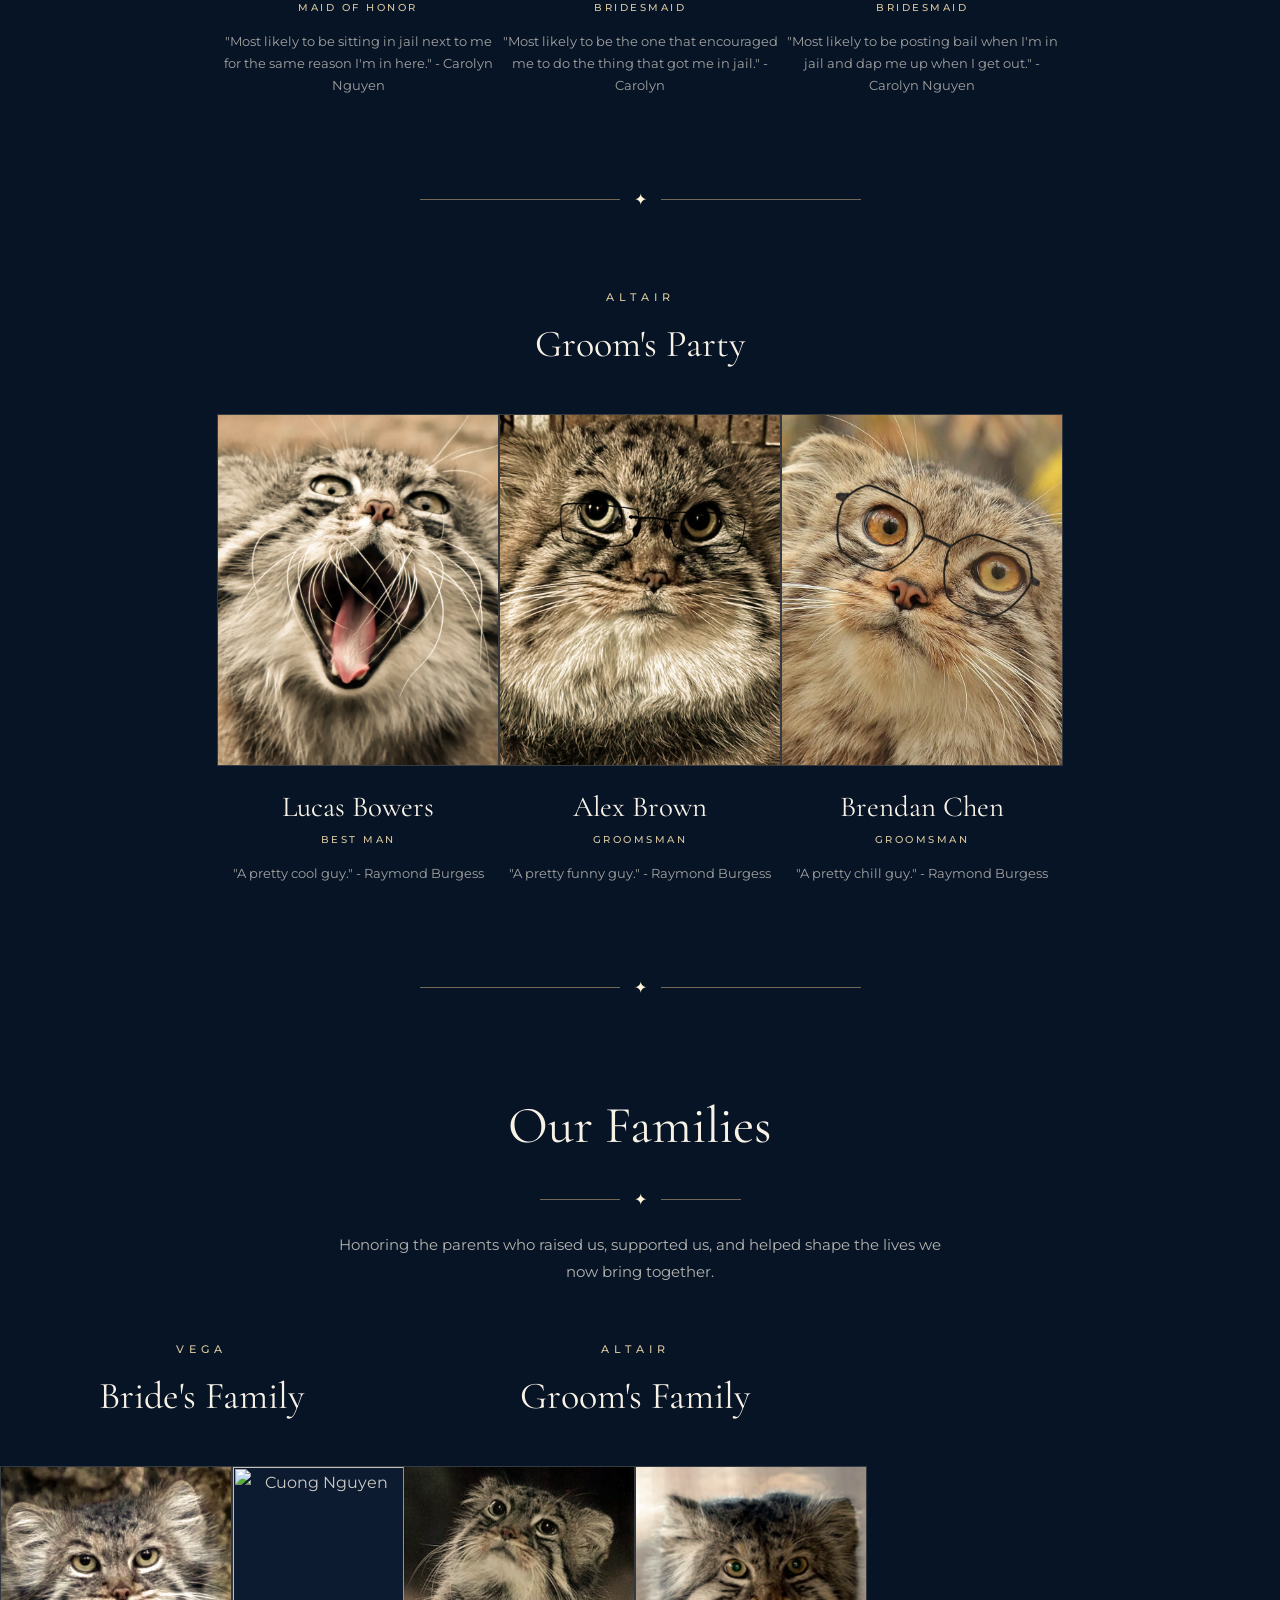
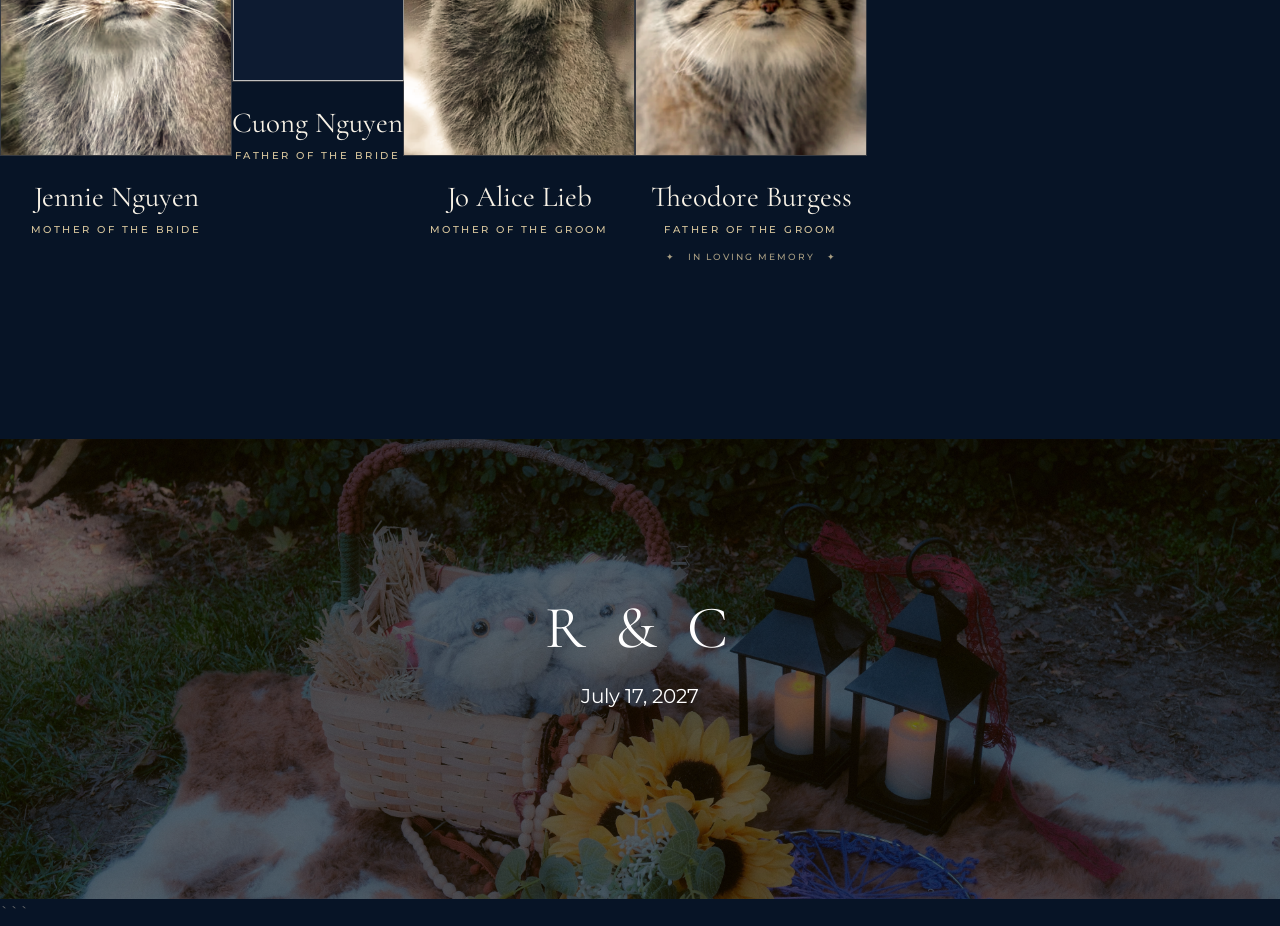
==== commit eaf5deb9: "Update index.html" ====
--- a/bridal-party/index.html
+++ b/bridal-party/index.html
@@ -10,7 +10,7 @@
     <meta name="viewport" content="width=device-width, initial-scale=1">
     <meta name="description" content="Meet the bridal party for Raymond and Carolyn's wedding.">
 
-    <link rel="icon" type="image/png" href="/images/favicon.png?v=2">
+    <link rel="icon" type="image/png" href="/images/favicon.png">
 
     <link rel="preconnect" href="https://fonts.googleapis.com">
     <link rel="preconnect" href="https://fonts.gstatic.com" crossorigin>
@@ -161,7 +161,7 @@
                             </p>
 
                             <p class="bp-description">
-                                A short description about this person can go here.
+                               "Most likely to be sitting in jail next to me for the same reason I'm in here." - Carolyn Nguyen
                             </p>
 
                         </article>
@@ -191,7 +191,7 @@
                             </p>
 
                             <p class="bp-description">
-                                A short description about this person can go here.
+                                "Most likely to be the one that encouraged me to do the thing that got me in jail." - Carolyn
                             </p>
 
                         </article>
@@ -221,7 +221,7 @@
                             </p>
 
                             <p class="bp-description">
-                                A short description about this person can go here.
+                                "Most likely to be posting bail when I'm in jail and dap me up when I get out." - Carolyn Nguyen
                             </p>
 
                         </article>
@@ -271,7 +271,7 @@
                             </p>
 
                             <p class="bp-description">
-                                A short description about this person can go here.
+                                "A pretty cool guy." - Raymond Burgess
                             </p>
 
                         </article>
@@ -301,7 +301,7 @@
                             </p>
 
                             <p class="bp-description">
-                                A short description about this person can go here.
+                                "A pretty funny guy." - Raymond Burgess
                             </p>
 
                         </article>
@@ -331,7 +331,7 @@
                             </p>
 
                             <p class="bp-description">
-                                A short description about this person can go here.
+                                "A pretty chill guy." - Raymond Burgess
                             </p>
 
                         </article>
@@ -362,7 +362,7 @@
                     </div>
 
                     <p>
-                        Honoring the family who raised us, supported us,
+                        Honoring the parents who raised us, supported us,
                         and helped shape the lives we now bring together.
                     </p>
 
@@ -389,8 +389,15 @@
 
                                         <div class="bp-photo">
                                             <img
-                                                src="/images/bridal-party-placeholder.jpg"
+                                                class="bp-photo-main"
+                                                src="/images/bridal-party/jennie.png"
                                                 alt="Jennie Nguyen"
+                                            >
+                                            <img
+                                                class="bp-photo-hover"
+                                                src="/images/bridal-party/jennie-hover.png"
+                                                alt=""
+                                                aria-hidden="true"
                                             >
                                         </div>
 
@@ -410,8 +417,15 @@
 
                                         <div class="bp-photo">
                                             <img
-                                                src="/images/bridal-party-placeholder.jpg"
+                                                class="bp-photo-main"
+                                                src="/images/bridal-party/cuong.png"
                                                 alt="Cuong Nguyen"
+                                            >
+                                            <img
+                                                class="bp-photo-hover"
+                                                src="/images/bridal-party/cuong-hover.png"
+                                                alt=""
+                                                aria-hidden="true"
                                             >
                                         </div>
 
@@ -425,25 +439,7 @@
                                 </div>
 
 
-                                <!-- SISTER -->
-                                <div class="col-sm-6 col-sm-offset-3">
-                                    <article class="bp-person bp-family-person animate-box">
-
-                                        <div class="bp-photo">
-                                            <img
-                                                src="/images/bridal-party-placeholder.jpg"
-                                                alt="Vi Nguyen"
-                                            >
-                                        </div>
-
-                                        <h4>Vi Nguyen</h4>
-
-                                        <p class="bp-role">
-                                            YOUNGER SISTER OF THE BRIDE
-                                        </p>
-
-                                    </article>
-                                </div>
+
 
                             </div>
                         </div>
@@ -468,8 +464,15 @@
 
                                         <div class="bp-photo">
                                             <img
-                                                src="/images/bridal-party-placeholder.jpg"
+                                                class="bp-photo-main"
+                                                src="/images/bridal-party/jo-alice.png"
                                                 alt="Jo Alice Lieb"
+                                            >
+                                            <img
+                                                class="bp-photo-hover"
+                                                src="/images/bridal-party/jo-alice-hover.png"
+                                                alt=""
+                                                aria-hidden="true"
                                             >
                                         </div>
 
@@ -489,8 +492,15 @@
 
                                         <div class="bp-photo">
                                             <img
-                                                src="/images/bridal-party-placeholder.jpg"
+                                                class="bp-photo-main"
+                                                src="/images/bridal-party/theodore.png"
                                                 alt="Theodore Burgess"
+                                            >
+                                            <img
+                                                class="bp-photo-hover"
+                                                src="/images/bridal-party/theodore-hover.png"
+                                                alt=""
+                                                aria-hidden="true"
                                             >
                                         </div>
 
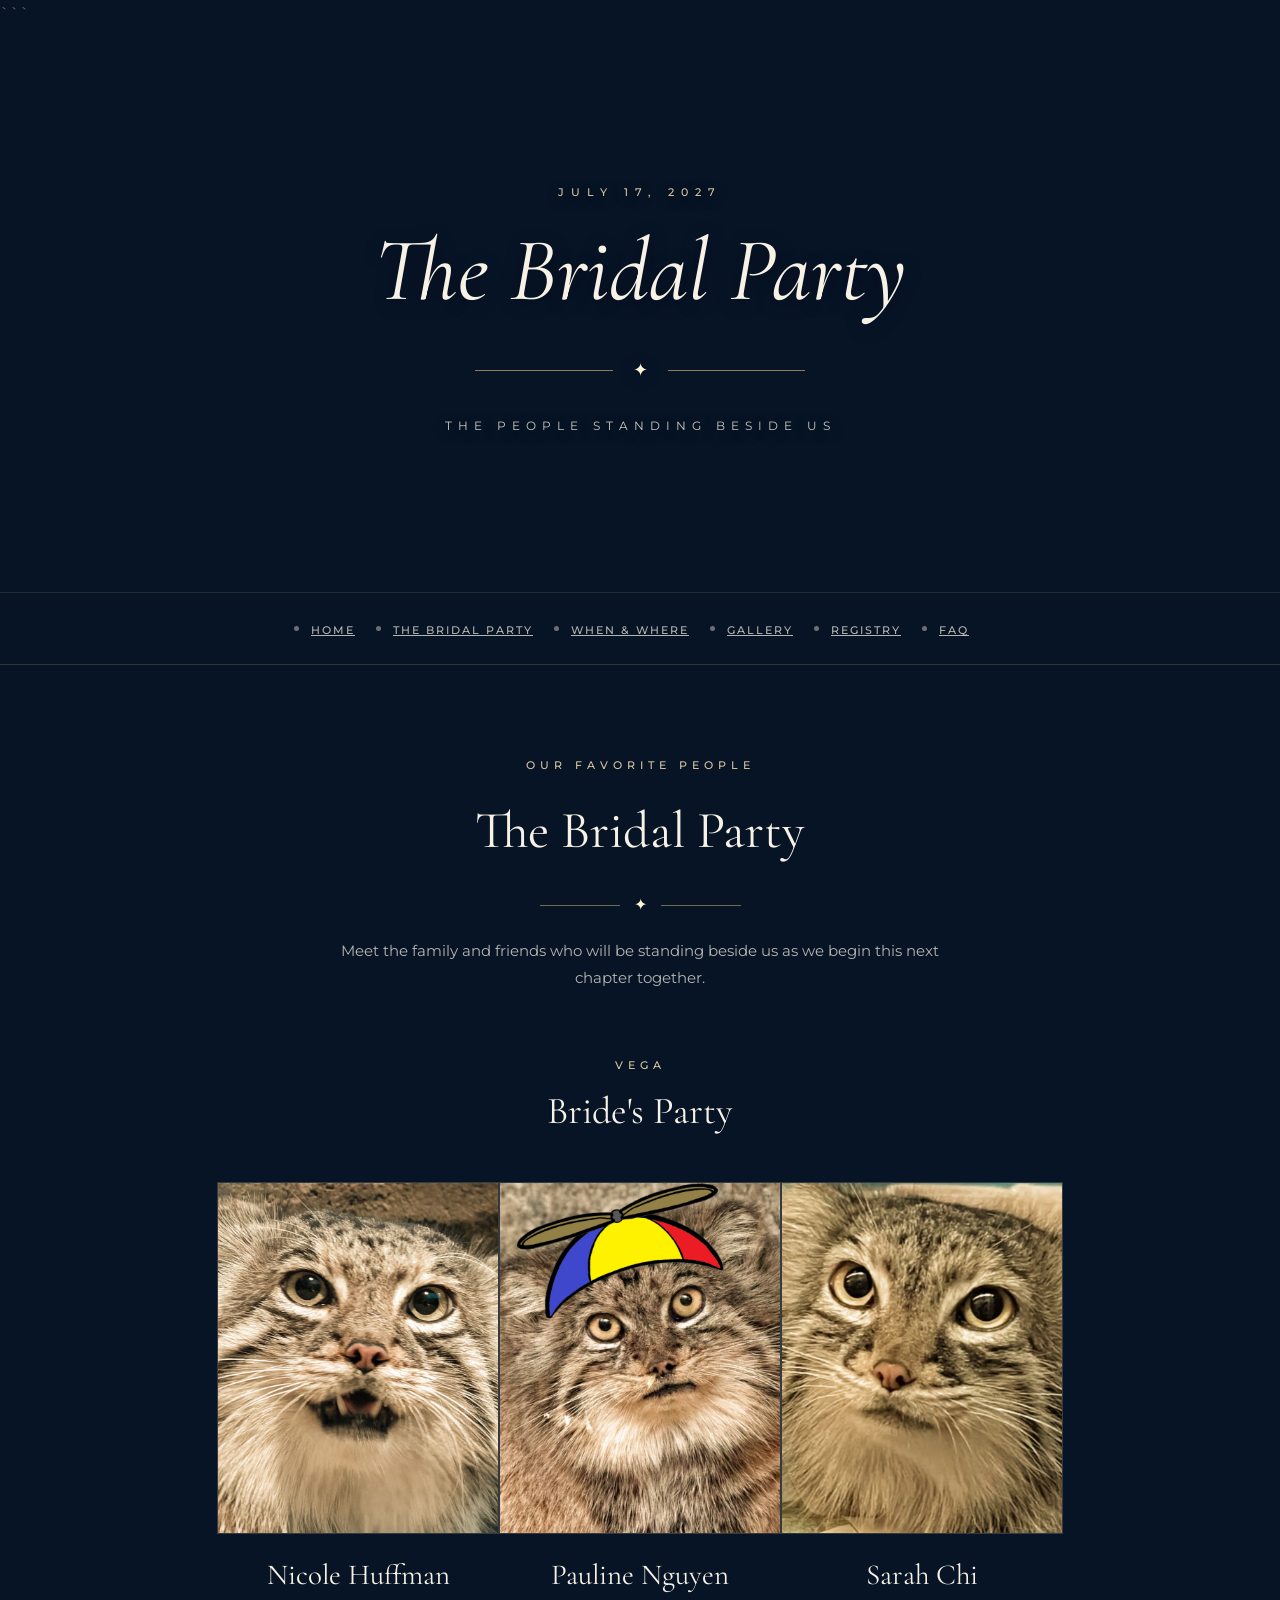
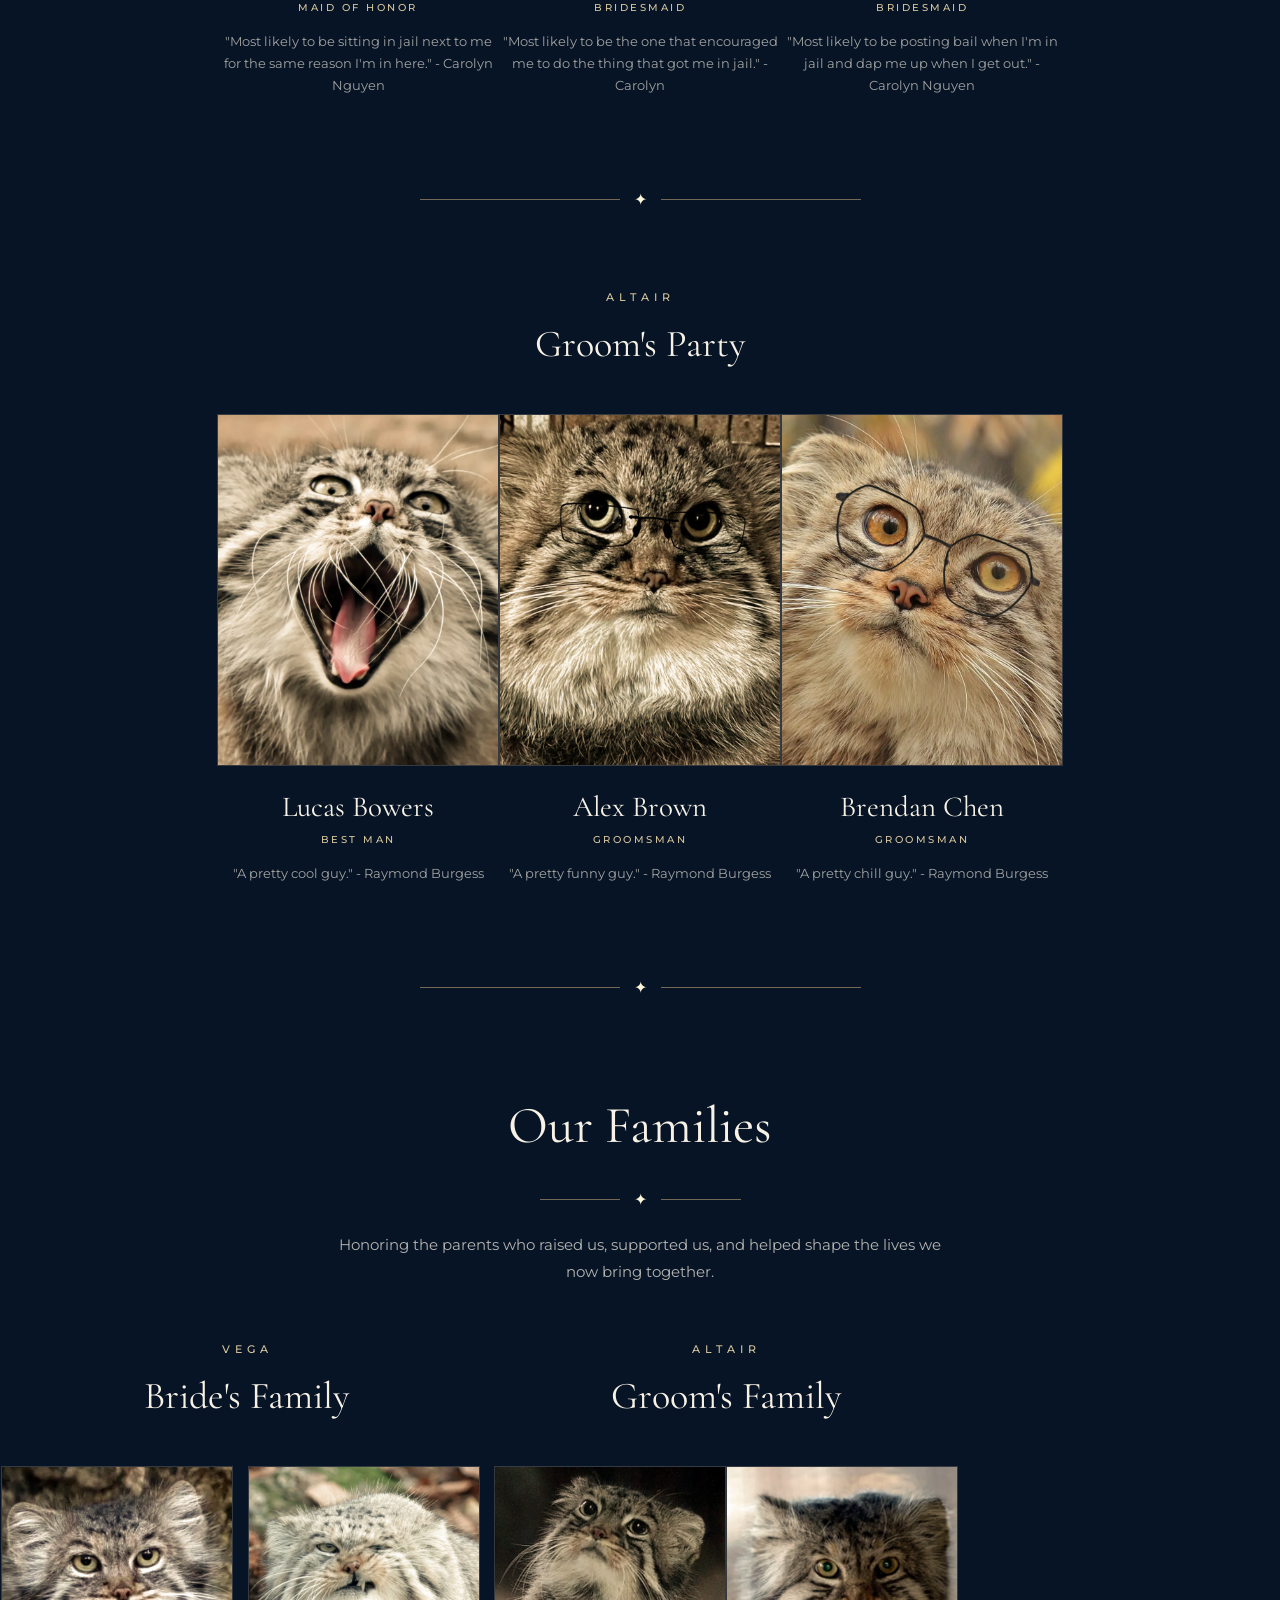
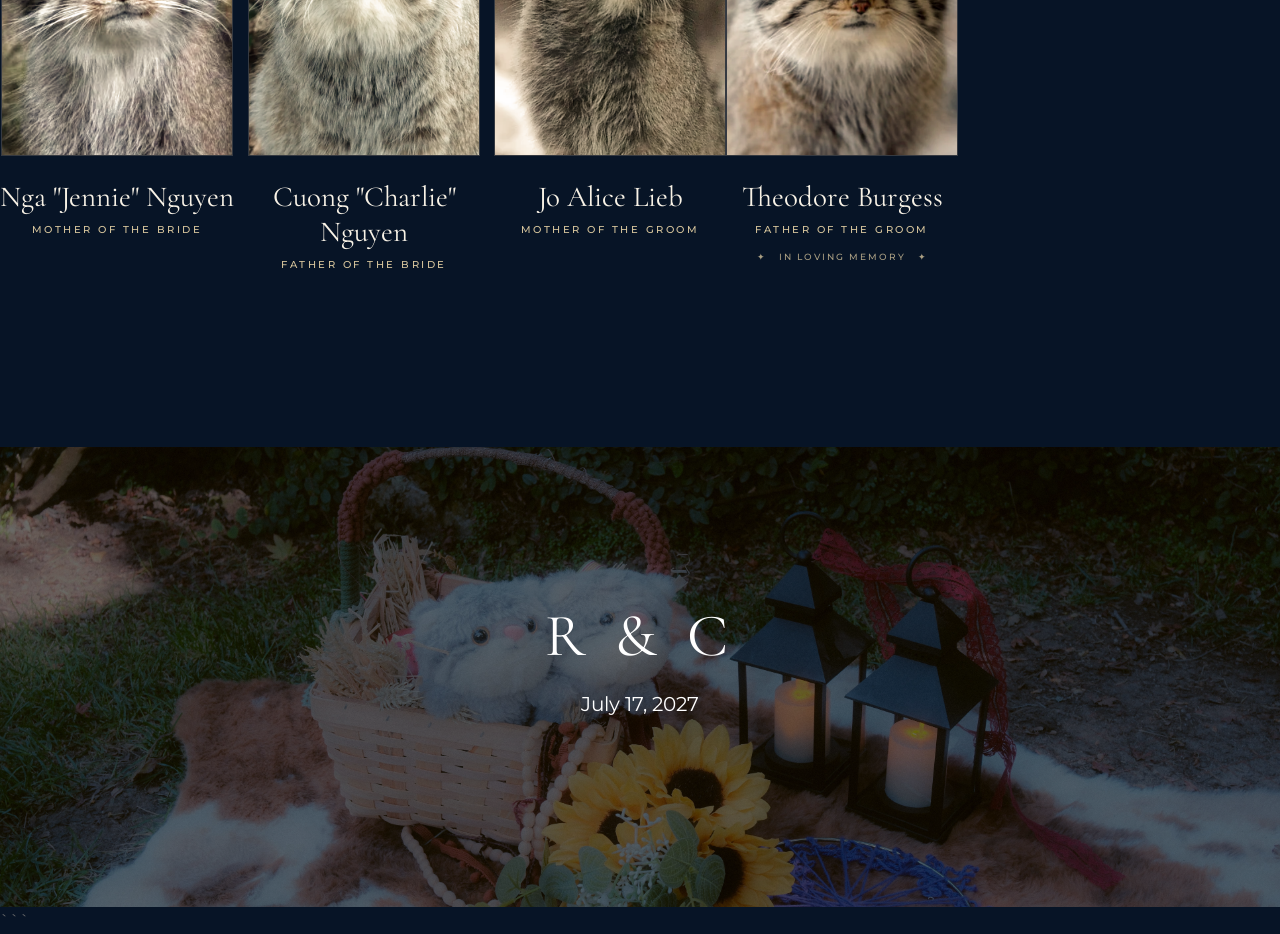
==== commit 89e7fcd8: "Update index.html" ====
--- a/bridal-party/index.html
+++ b/bridal-party/index.html
@@ -401,7 +401,7 @@
                                             >
                                         </div>
 
-                                        <h4>Jennie Nguyen</h4>
+                                        <h4>Nga "Jennie" Nguyen</h4>
 
                                         <p class="bp-role">
                                             MOTHER OF THE BRIDE
@@ -418,18 +418,18 @@
                                         <div class="bp-photo">
                                             <img
                                                 class="bp-photo-main"
-                                                src="/images/bridal-party/cuong.png"
+                                                src="/images/bridal-party/charlie.png"
                                                 alt="Cuong Nguyen"
                                             >
                                             <img
                                                 class="bp-photo-hover"
-                                                src="/images/bridal-party/cuong-hover.png"
+                                                src="/images/bridal-party/charlie-hover.png"
                                                 alt=""
                                                 aria-hidden="true"
                                             >
                                         </div>
 
-                                        <h4>Cuong Nguyen</h4>
+                                        <h4>Cuong "Charlie" Nguyen</h4>
 
                                         <p class="bp-role">
                                             FATHER OF THE BRIDE
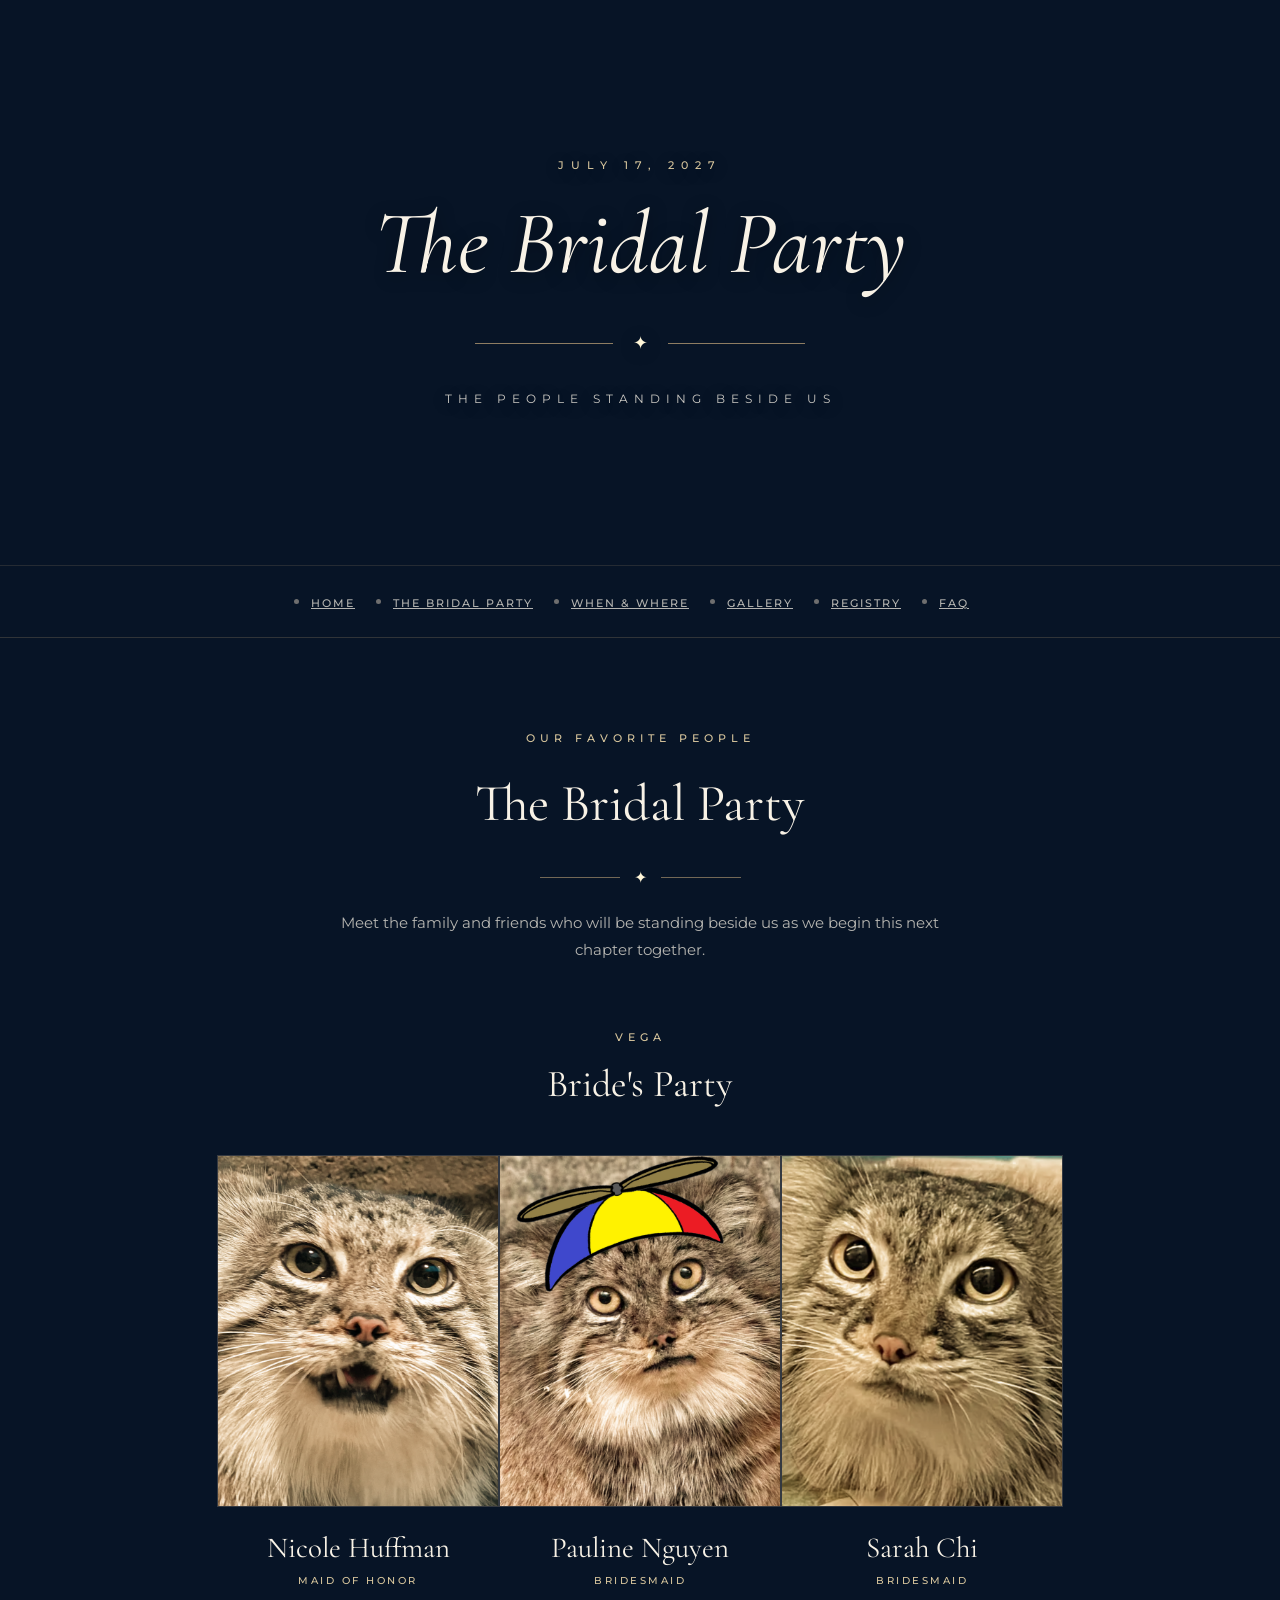
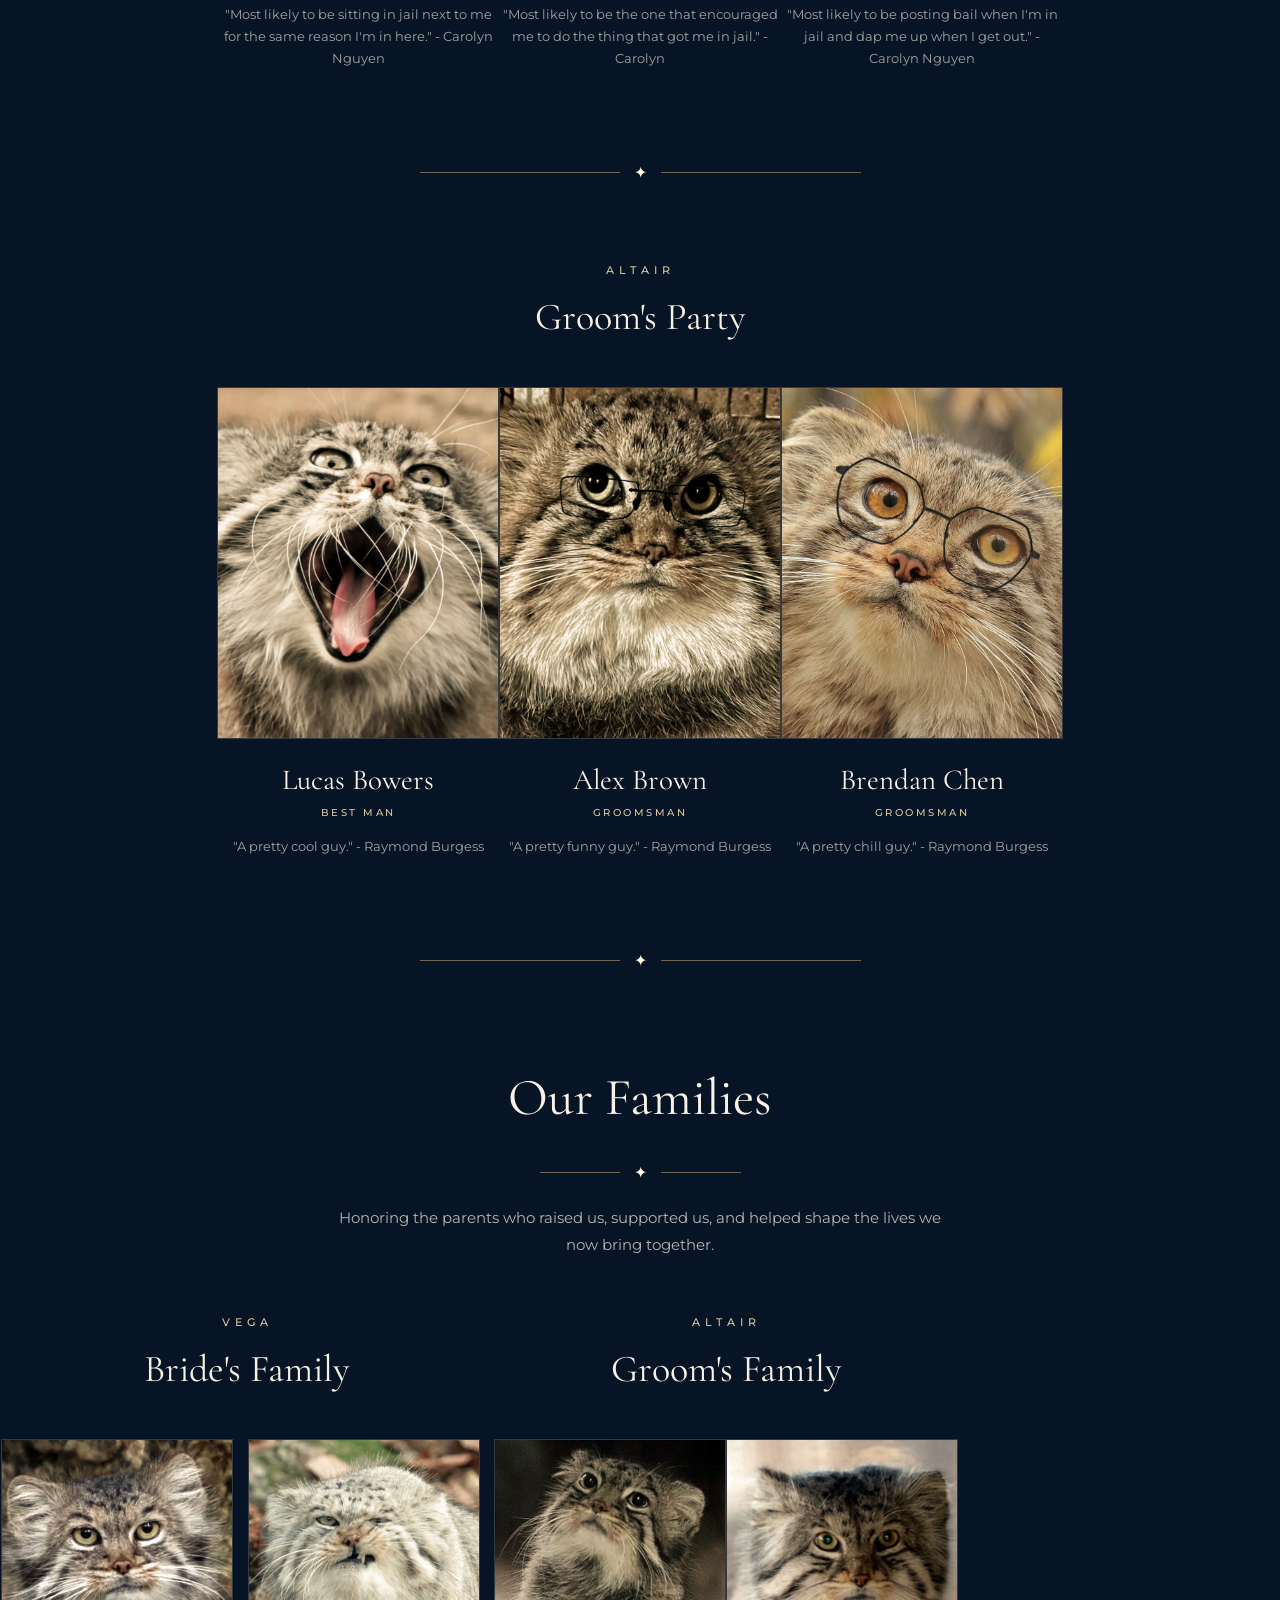
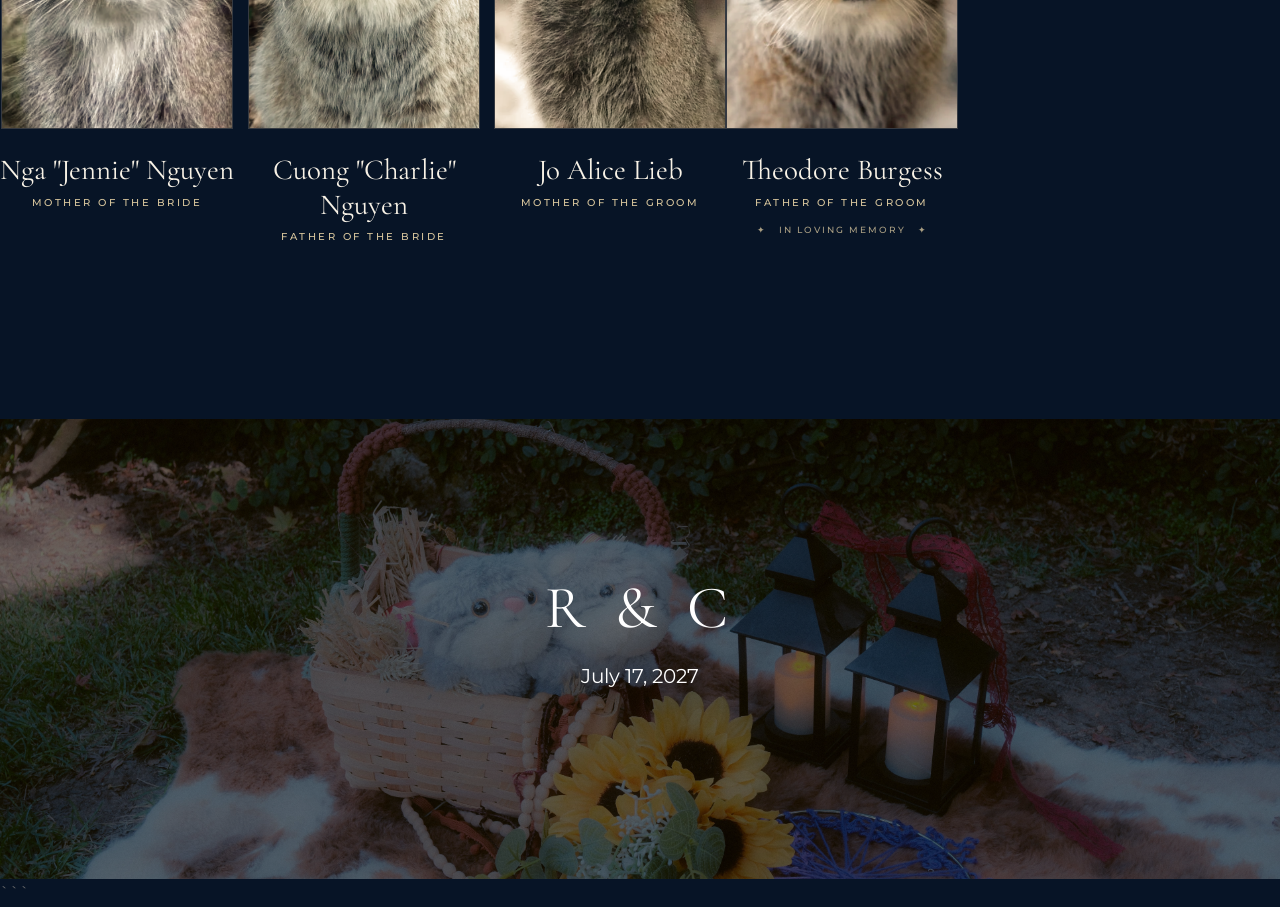
==== commit 905d255b: "Update index.html" ====
--- a/bridal-party/index.html
+++ b/bridal-party/index.html
@@ -1,4 +1,3 @@
-```
 <!DOCTYPE html>
 <html class="no-js" lang="en">
 <head>
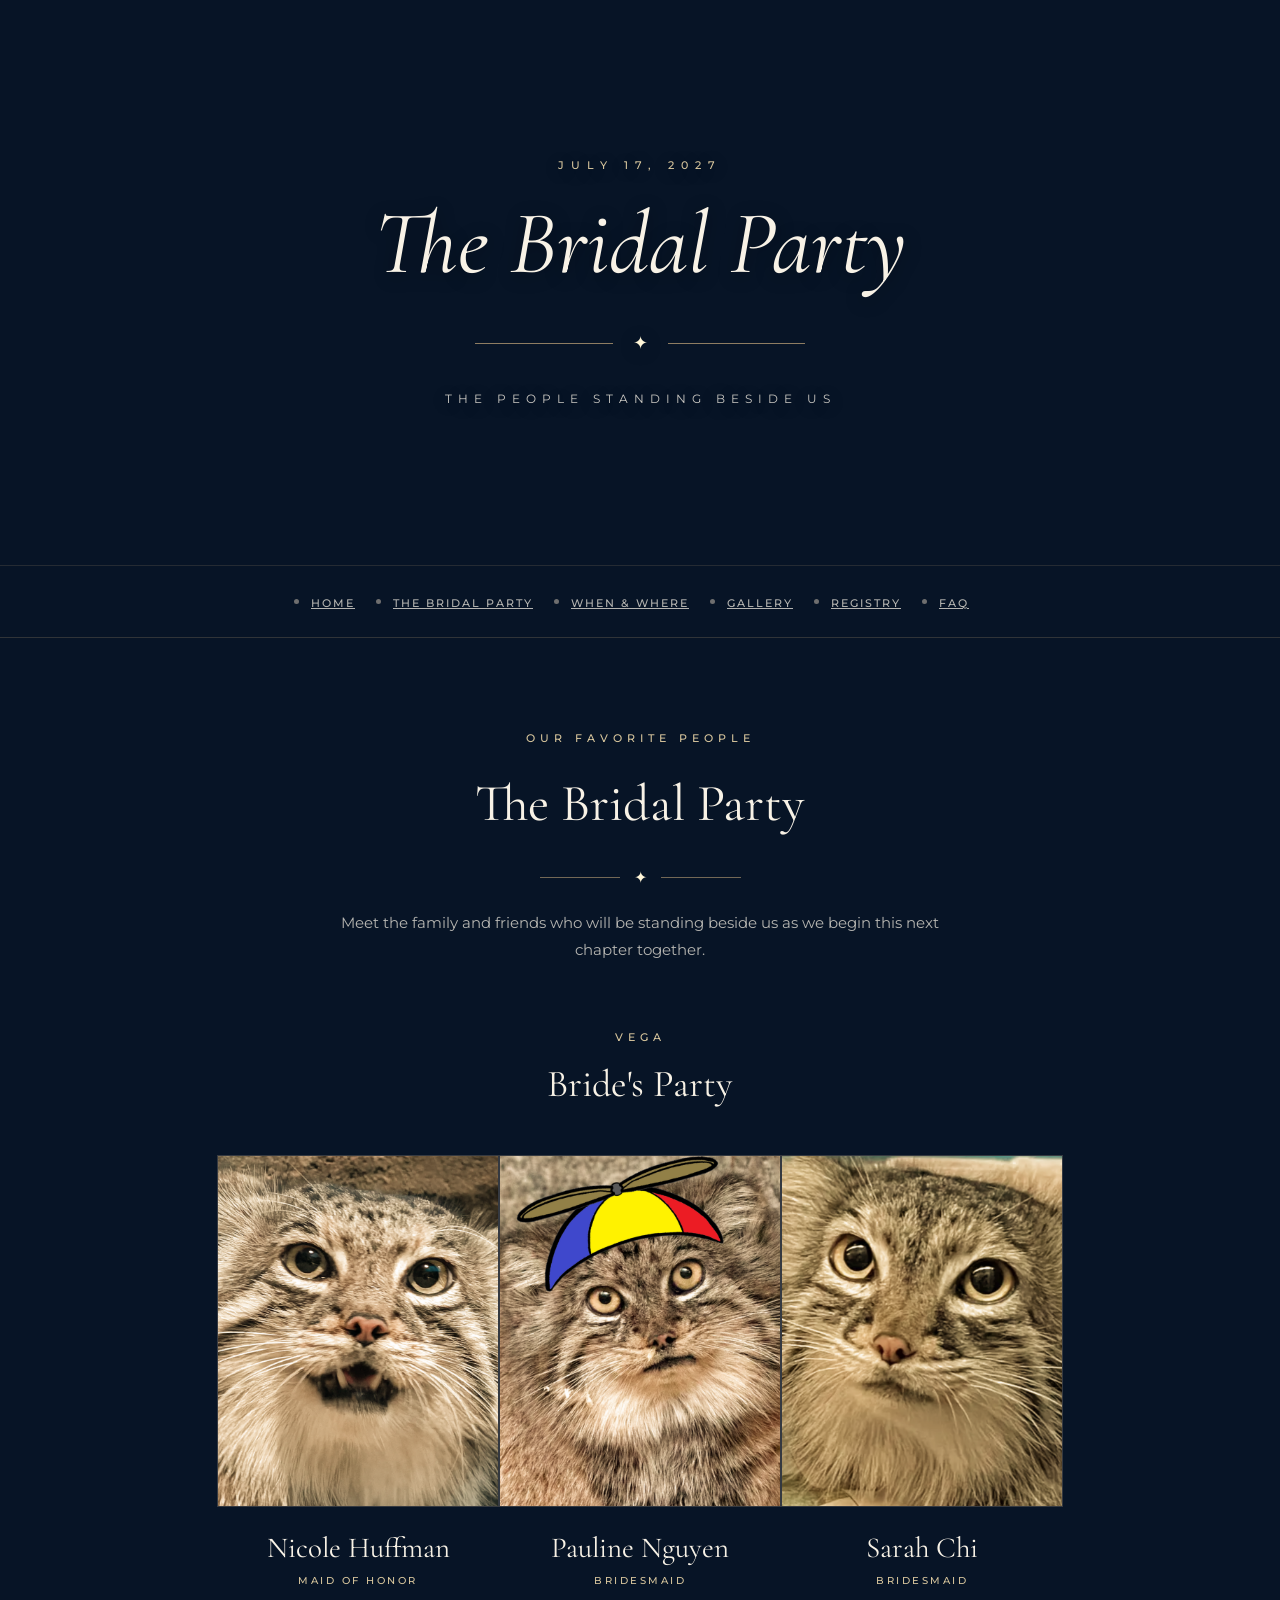
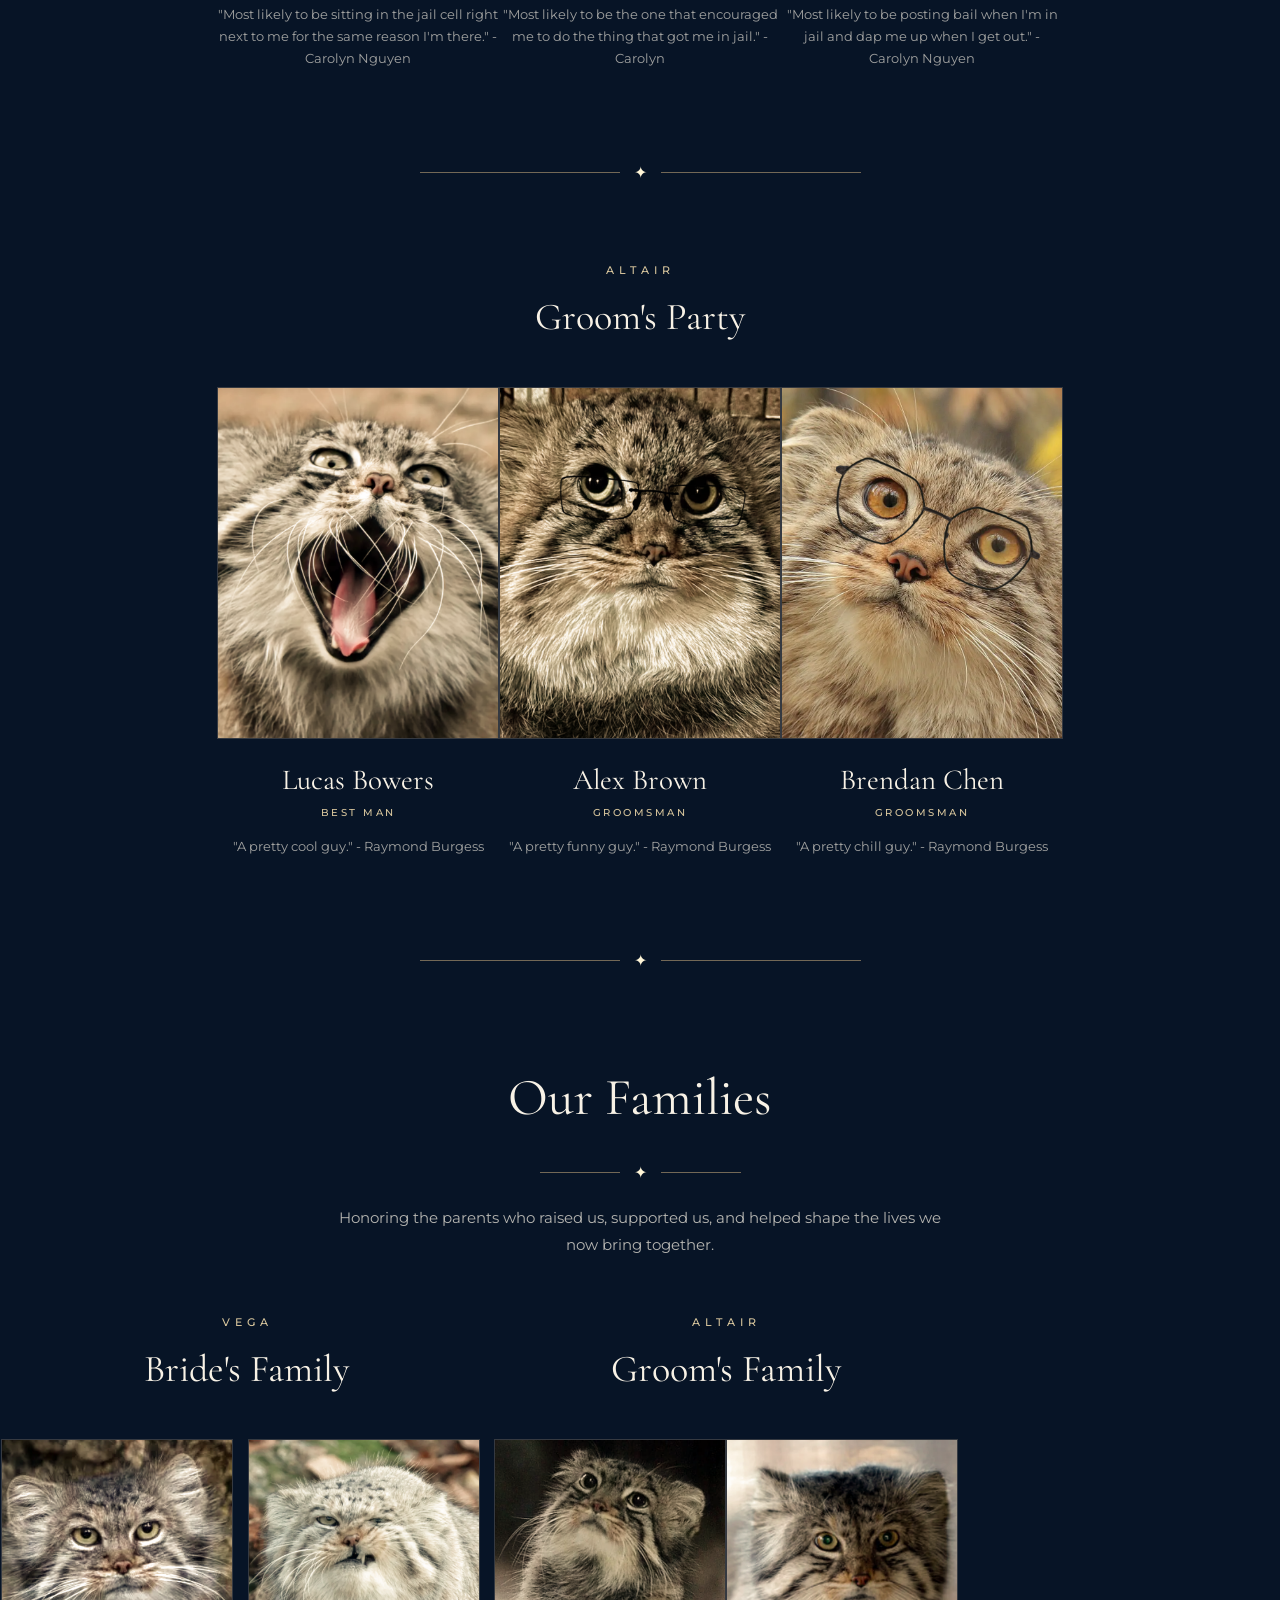
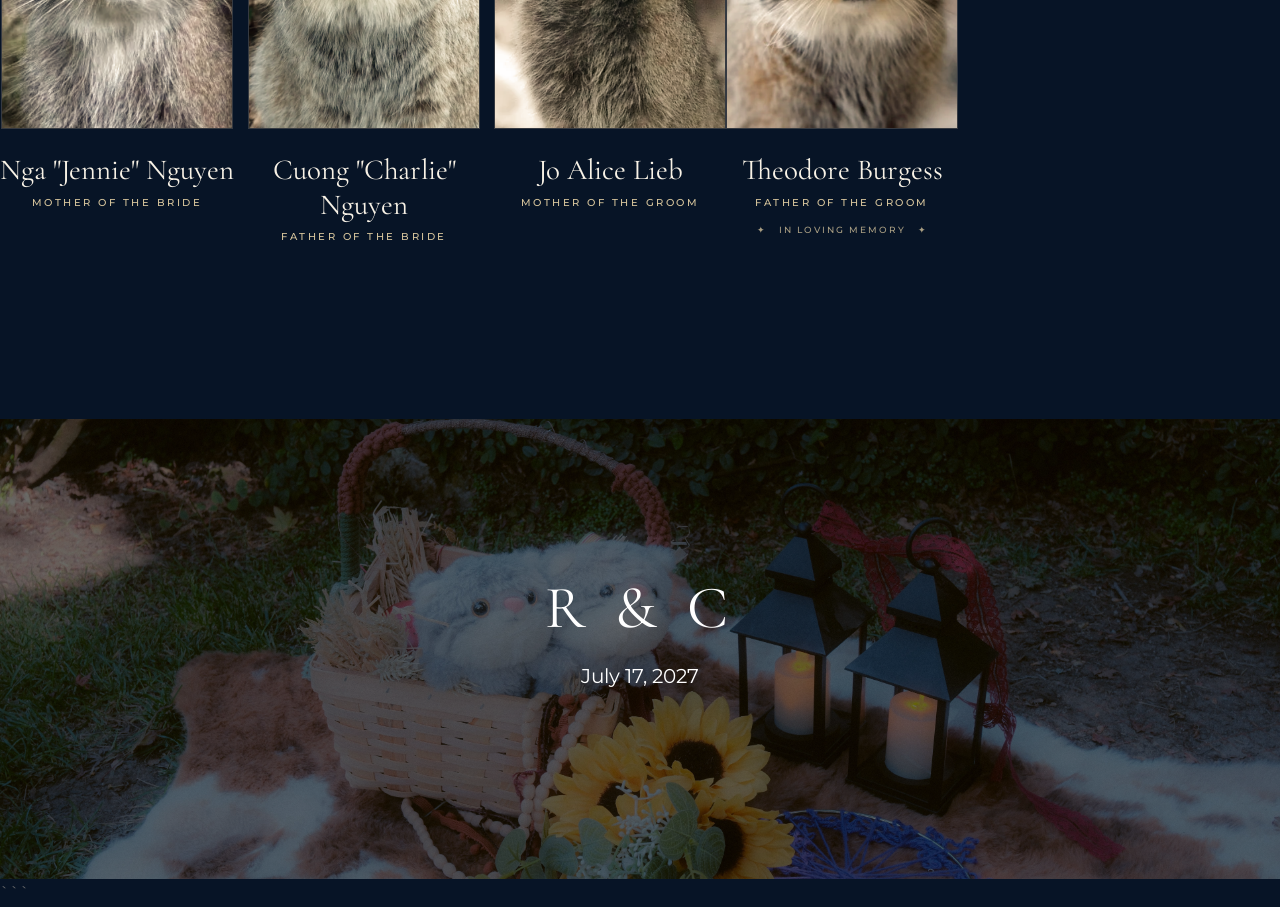
==== commit 0db336b0: "Update index.html" ====
--- a/bridal-party/index.html
+++ b/bridal-party/index.html
@@ -160,7 +160,7 @@
                             </p>
 
                             <p class="bp-description">
-                               "Most likely to be sitting in jail next to me for the same reason I'm in here." - Carolyn Nguyen
+                               "Most likely to be sitting in the jail cell right next to me for the same reason I'm there." - Carolyn Nguyen
                             </p>
 
                         </article>
--- a/css/style.css
+++ b/css/style.css
@@ -1115,7 +1115,11 @@
    ========================================================= */
 
 #when-where-page {
-  background: #071426;
+  background-color: #071426;
+  background-image: url("../images/registry-bg.png");
+  background-size: cover;
+  background-position: center top;
+  background-repeat: no-repeat;
   color: rgba(248,242,230,.78);
 }
 
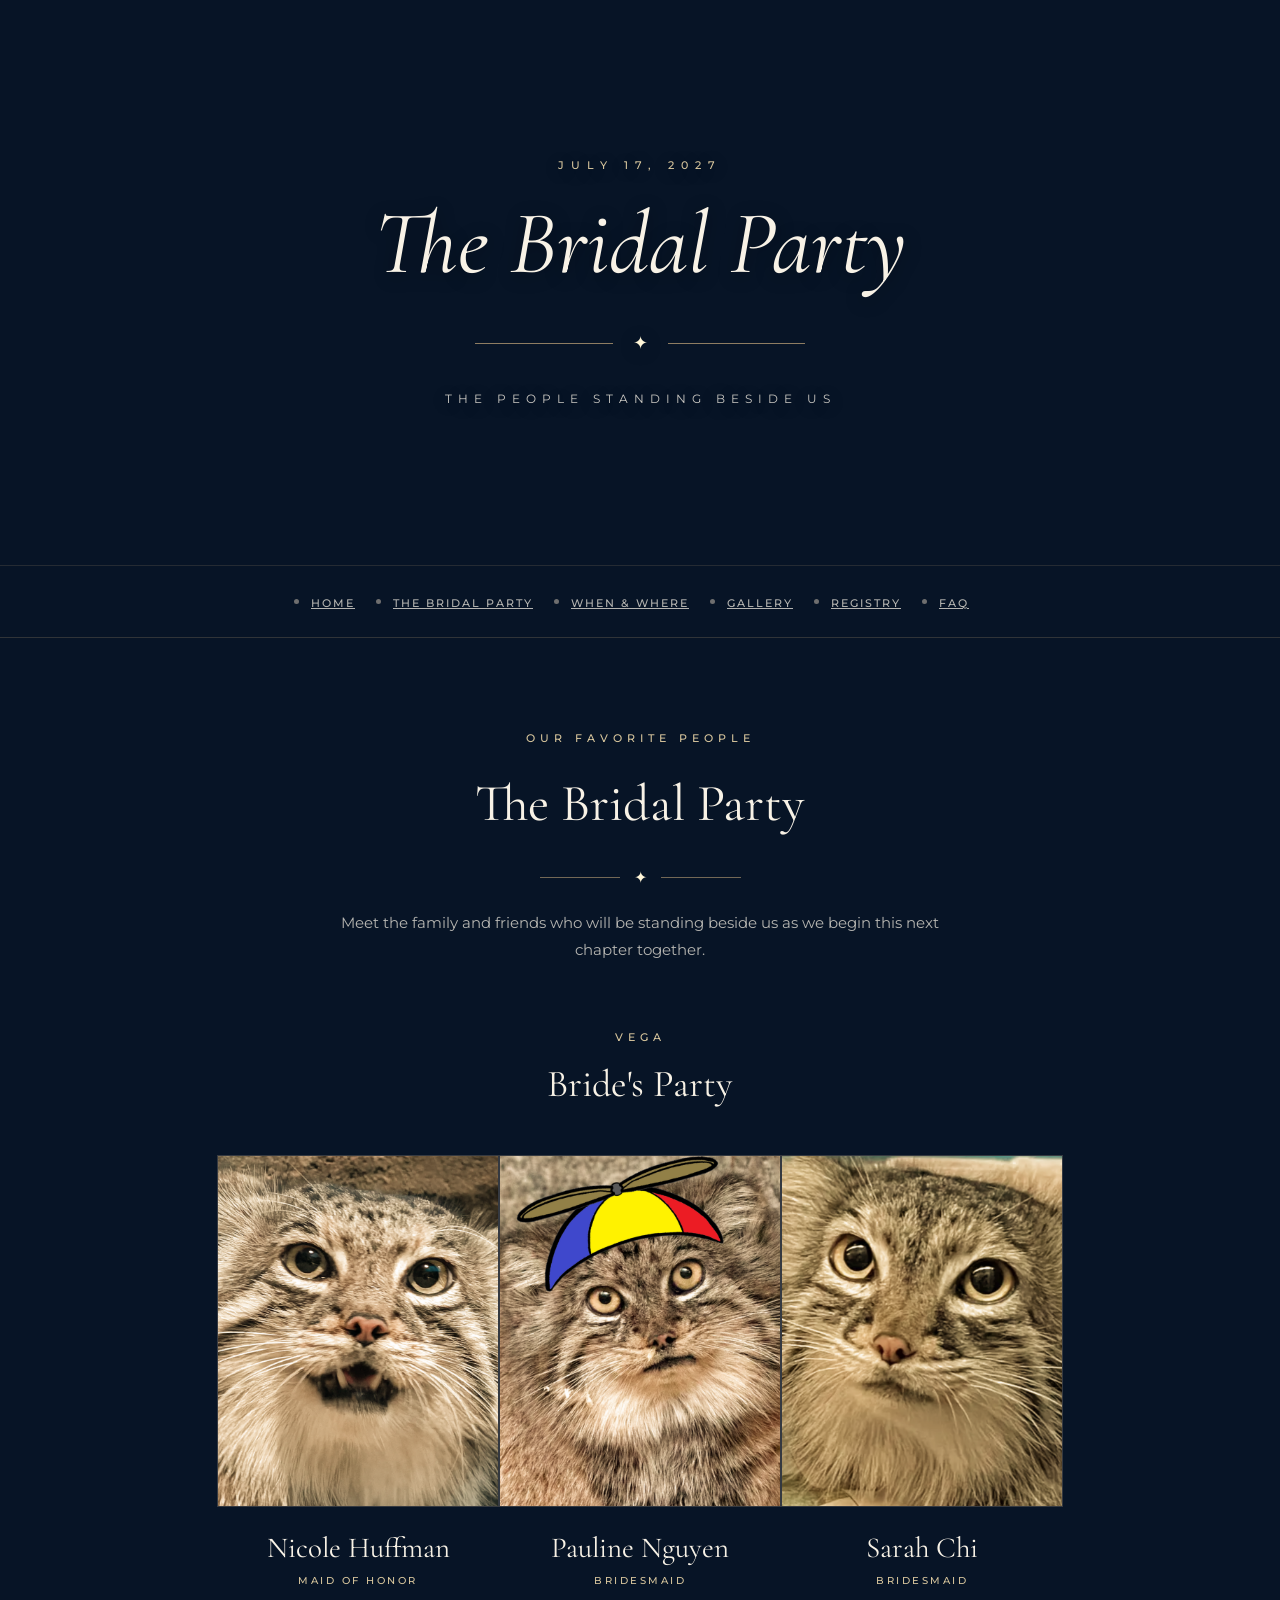
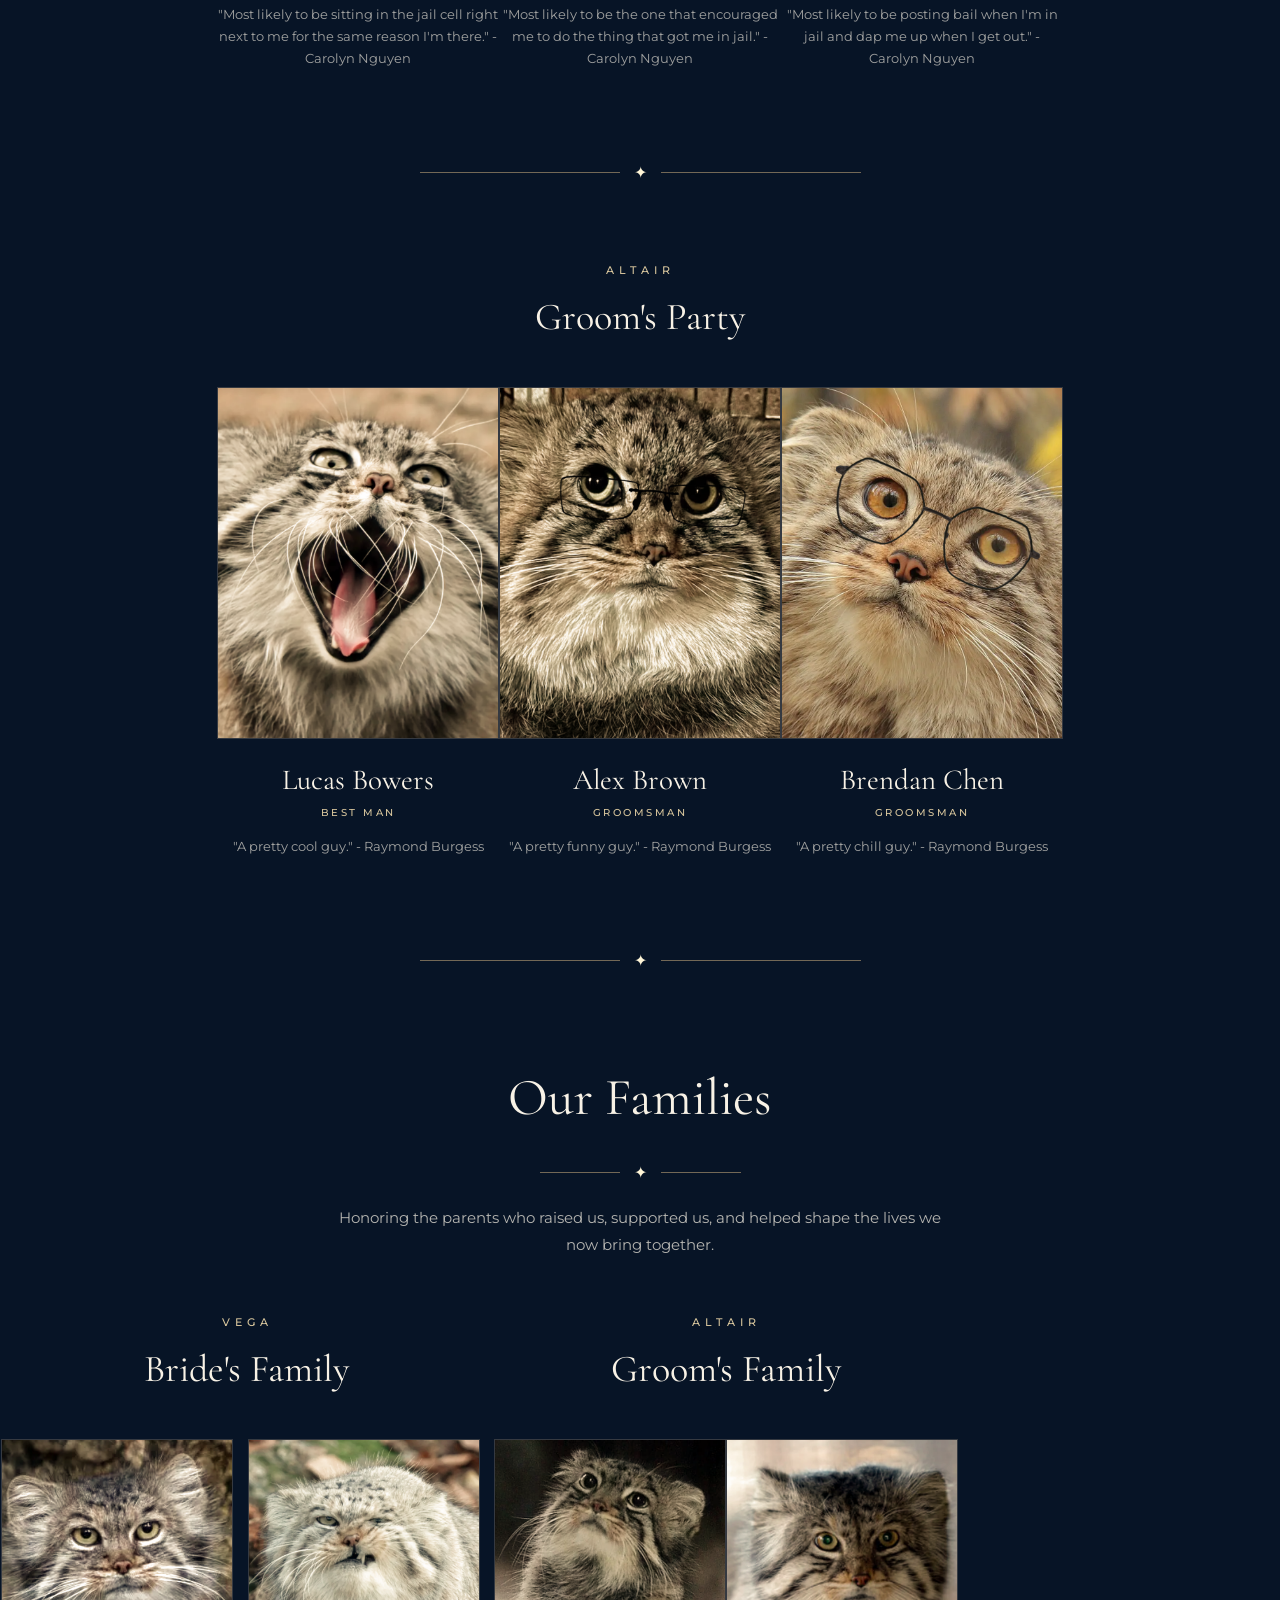
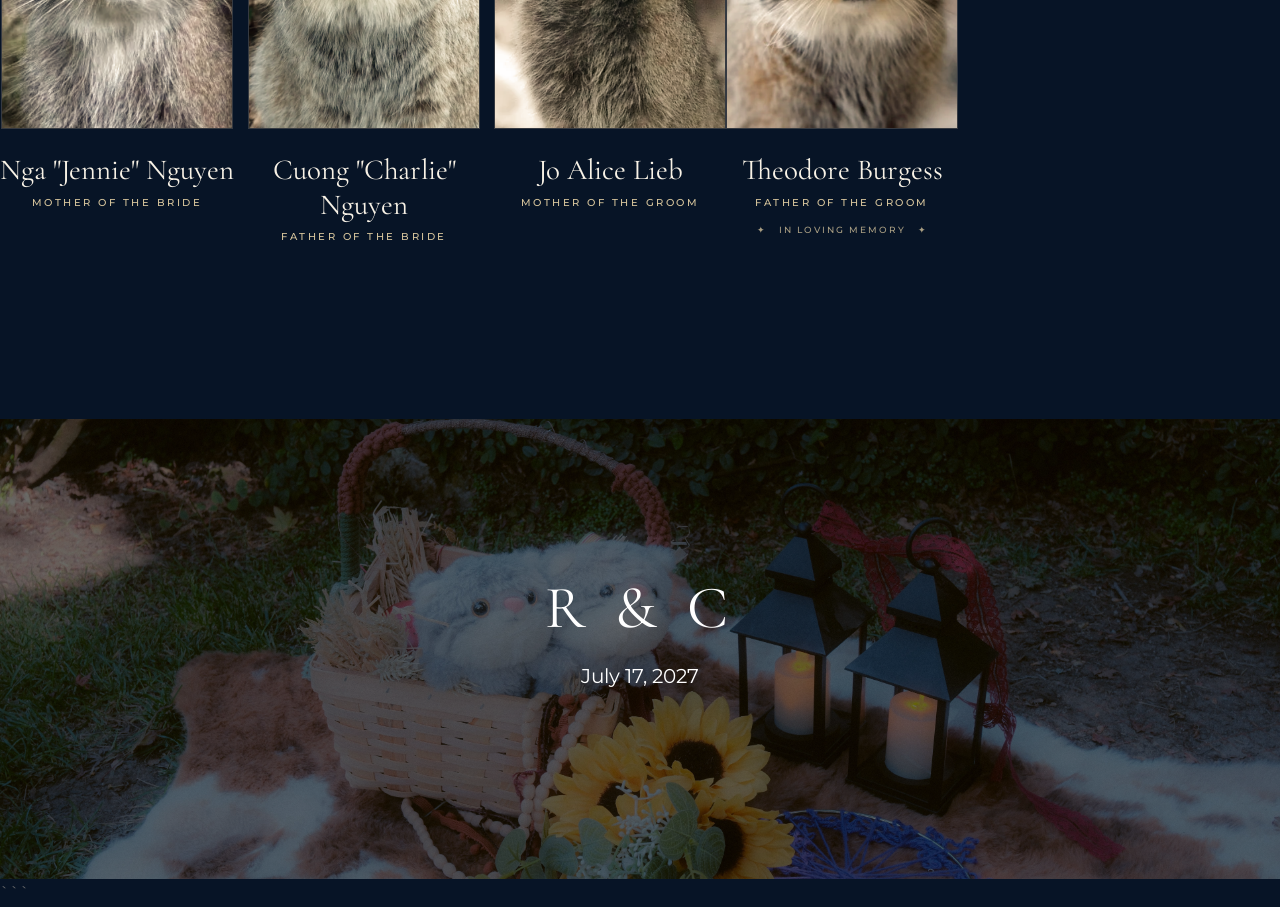
==== commit d65399bb: "Update index.html" ====
--- a/bridal-party/index.html
+++ b/bridal-party/index.html
@@ -4,7 +4,7 @@
     <meta charset="utf-8">
     <meta http-equiv="X-UA-Compatible" content="IE=edge">
 
-    <title>Raymond &amp; Carolyn's Wedding | The Bridal Party</title>
+    <title>The Bridal Party | Raymond &amp; Carolyn</title>
 
     <meta name="viewport" content="width=device-width, initial-scale=1">
     <meta name="description" content="Meet the bridal party for Raymond and Carolyn's wedding.">
@@ -190,7 +190,7 @@
                             </p>
 
                             <p class="bp-description">
-                                "Most likely to be the one that encouraged me to do the thing that got me in jail." - Carolyn
+                                "Most likely to be the one that encouraged me to do the thing that got me in jail." - Carolyn Nguyen
                             </p>
 
                         </article>
--- a/css/style.css
+++ b/css/style.css
@@ -1,4 +1,3 @@
-```
 @font-face {
   font-family: 'icomoon';
   src: url("../fonts/icomoon/icomoon.eot?srf3rx");
@@ -1116,7 +1115,7 @@
 
 #when-where-page {
   background-color: #071426;
-  background-image: url("../images/registry-bg.png");
+  background-image: url("../images/whenwhere-bg.png");
   background-size: cover;
   background-position: center top;
   background-repeat: no-repeat;
@@ -2233,15 +2232,23 @@
     }
 }
 
-/* =========================================================
-   FAQ PAGE
-   ========================================================= */
+#faq-page {
+  background-color: #071426;
+  background-image: url("../images/whenwhere-bg.png");
+  background-size: 100% auto;
+  background-position: center top;
+  background-repeat: no-repeat;
+  color: rgba(248,242,230,.78);
+}
 
 #faq-page,
 .faq-section {
     padding: 90px 0 105px;
-    background: #071426;
     color: rgba(248,242,230,.78);
+}
+
+.faq-section {
+    background: transparent;
 }
 
 .faq-intro {
@@ -2383,26 +2390,6 @@
     background: transparent;
 }
 
-.faq-question::after,
-.faq-question-button::after,
-.faq-toggle::after {
-    content: "+";
-    flex: 0 0 auto;
-    color: #d8c69d;
-    font-family: 'Montserrat', sans-serif;
-    font-size: 22px;
-    font-weight: 300;
-}
-
-.faq-item.active .faq-question::after,
-.faq-item.open .faq-question::after,
-.faq-item.active .faq-question-button::after,
-.faq-item.open .faq-question-button::after,
-.faq-item.active .faq-toggle::after,
-.faq-item.open .faq-toggle::after {
-    content: "×";
-}
-
 .faq-answer,
 .faq-content {
     padding: 0 30px 28px;
@@ -2686,3 +2673,170 @@
 .bp-photo:focus-within .bp-photo-hover {
   opacity: 1;
 }
+/* =========================================================
+   MOBILE VERSION
+   ========================================================= */
+
+@media screen and (max-width: 768px) {
+
+  /* ---------- GENERAL ---------- */
+
+  body {
+    overflow-x: hidden;
+  }
+
+  .container {
+    width: 100%;
+    padding-left: 22px;
+    padding-right: 22px;
+  }
+
+  .ww-section,
+  .registry-section,
+  .bp-group,
+  .bp-family-section {
+    padding-top: 55px;
+    padding-bottom: 55px;
+  }
+
+
+ /* =========================================================
+   MOBILE NAV — FINAL
+   ========================================================= */
+
+@media screen and (max-width: 768px) {
+
+  /* Mobile navigation bar */
+  #fh5co-header-section {
+    position: relative;
+    height: 64px;
+    min-height: 64px;
+    background: #071426;
+  }
+
+  #fh5co-header-section .container,
+  #fh5co-header-section .nav-header {
+    height: 64px;
+    min-height: 64px;
+  }
+
+  /* Hide desktop navigation */
+  #fh5co-menu-wrap {
+    display: none !important;
+  }
+
+  /* Hamburger */
+  .fh5co-nav-toggle {
+    display: flex !important;
+    align-items: center;
+    justify-content: center;
+
+    position: absolute;
+    top: 50%;
+    right: 20px;
+
+    width: 44px;
+    height: 44px;
+
+    margin: 0 !important;
+    padding: 0 !important;
+
+    transform: translateY(-50%);
+    z-index: 10002;
+  }
+
+  .fh5co-nav-toggle i,
+  .fh5co-nav-toggle i::before,
+  .fh5co-nav-toggle i::after {
+    width: 26px;
+    height: 2px;
+    background: #f8f2e6;
+  }
+
+  .fh5co-nav-toggle.active i {
+    background: transparent;
+  }
+
+  /* Off-canvas menu */
+  #offcanvas-menu {
+    display: block !important;
+
+    position: fixed;
+    top: 0;
+    right: -280px;
+    bottom: 0;
+
+    width: 280px;
+    height: 100vh;
+
+    padding: 90px 30px 40px;
+
+    background: #071426;
+    border-left: 1px solid rgba(194,166,121,.25);
+
+    overflow-y: auto;
+
+    z-index: 10000;
+
+    transition: right .35s ease;
+  }
+
+  /* Open state */
+  .fh5co-offcanvas #offcanvas-menu {
+    right: 0;
+  }
+
+  /* IMPORTANT:
+     Don't push the entire website sideways */
+  .fh5co-offcanvas #fh5co-page {
+    transform: none !important;
+  }
+
+  /* Menu list */
+  #offcanvas-menu ul {
+    display: block !important;
+    width: 100%;
+    margin: 0 !important;
+    padding: 0 !important;
+  }
+
+  #offcanvas-menu ul li {
+    display: block !important;
+    float: none !important;
+
+    width: 100%;
+    margin: 0 !important;
+    padding: 0 !important;
+
+    text-align: left;
+    list-style: none;
+  }
+
+  #offcanvas-menu ul li a {
+    display: block;
+
+    width: 100%;
+    padding: 15px 0 !important;
+
+    border-bottom: 1px solid rgba(194,166,121,.12);
+
+    color: rgba(248,242,230,.82) !important;
+
+    font-family: "Montserrat", sans-serif;
+    font-size: 11px !important;
+    font-weight: 500;
+
+    line-height: 1.5;
+    letter-spacing: 1.5px;
+    text-transform: uppercase;
+
+    white-space: normal;
+  }
+
+  #offcanvas-menu ul li.active a,
+  #offcanvas-menu ul li a:hover,
+  #offcanvas-menu ul li a:focus {
+    color: #fff6d8 !important;
+  }
+}
+````
